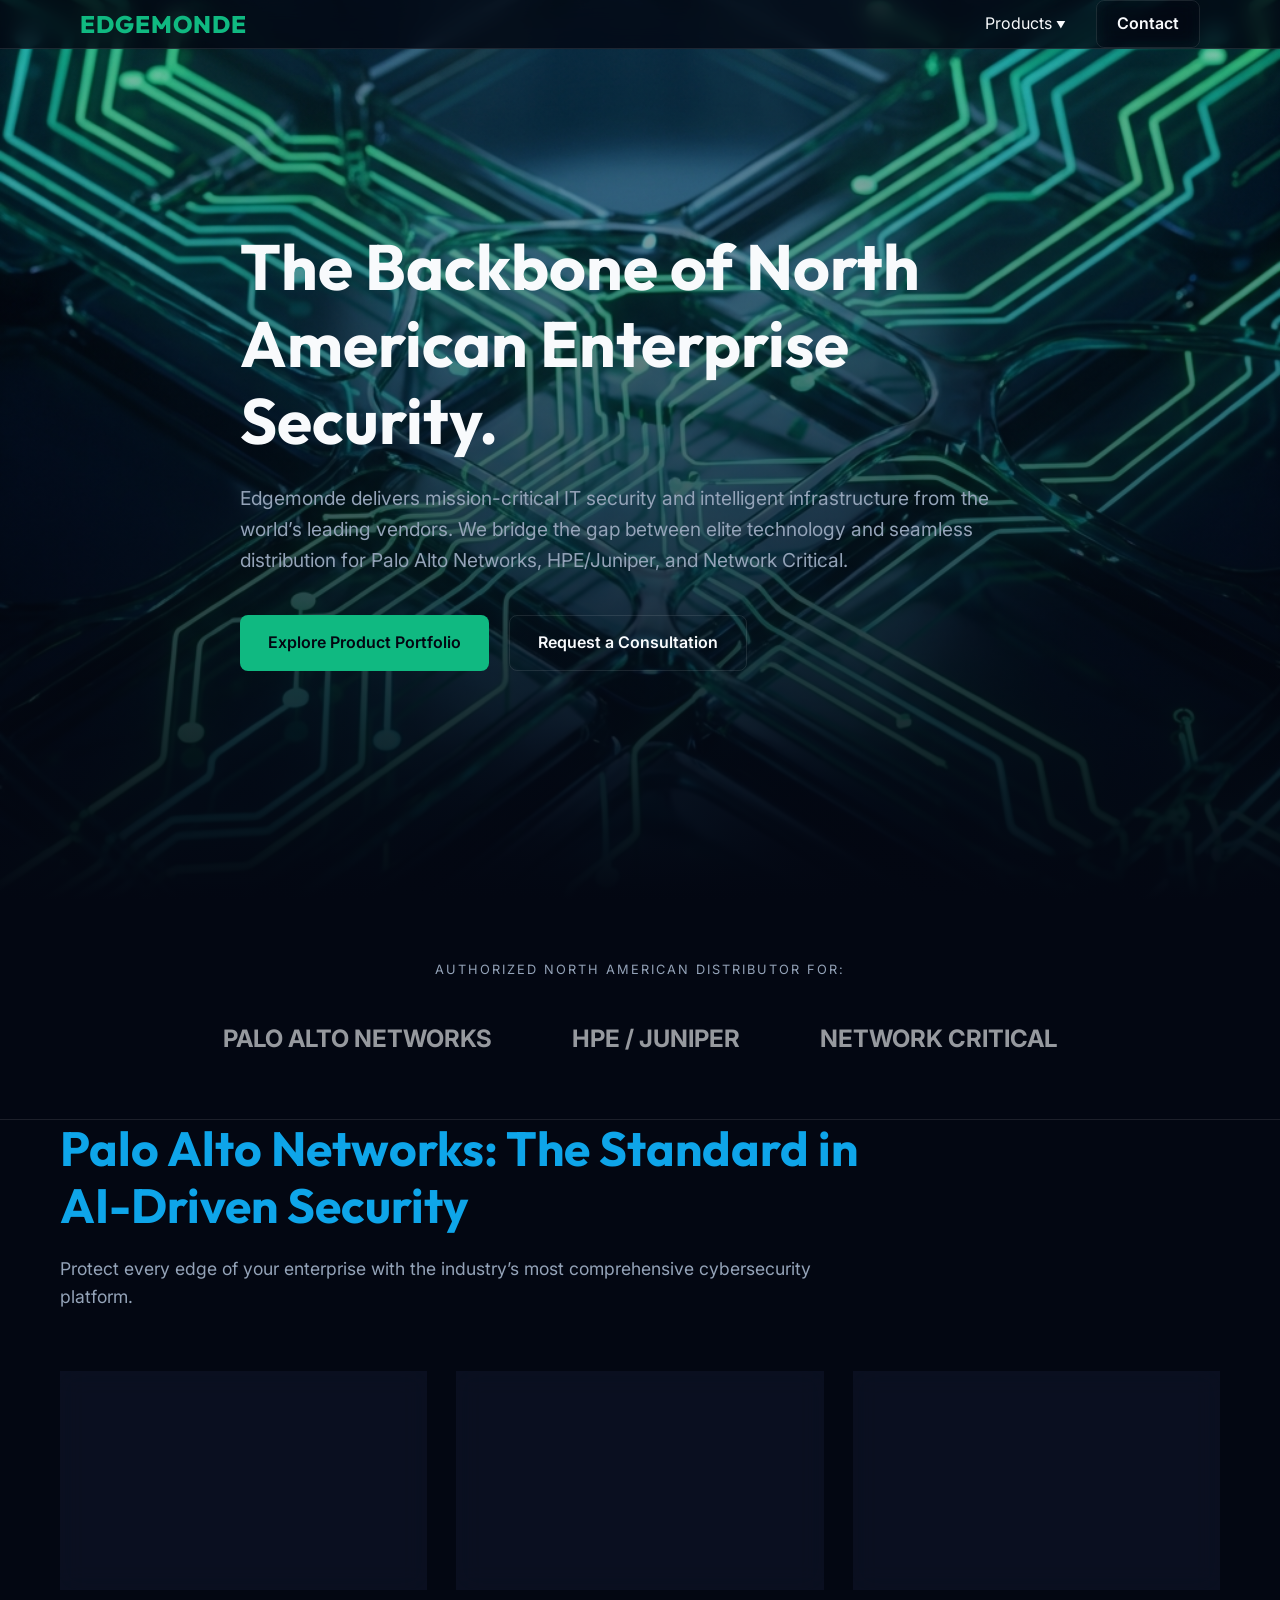
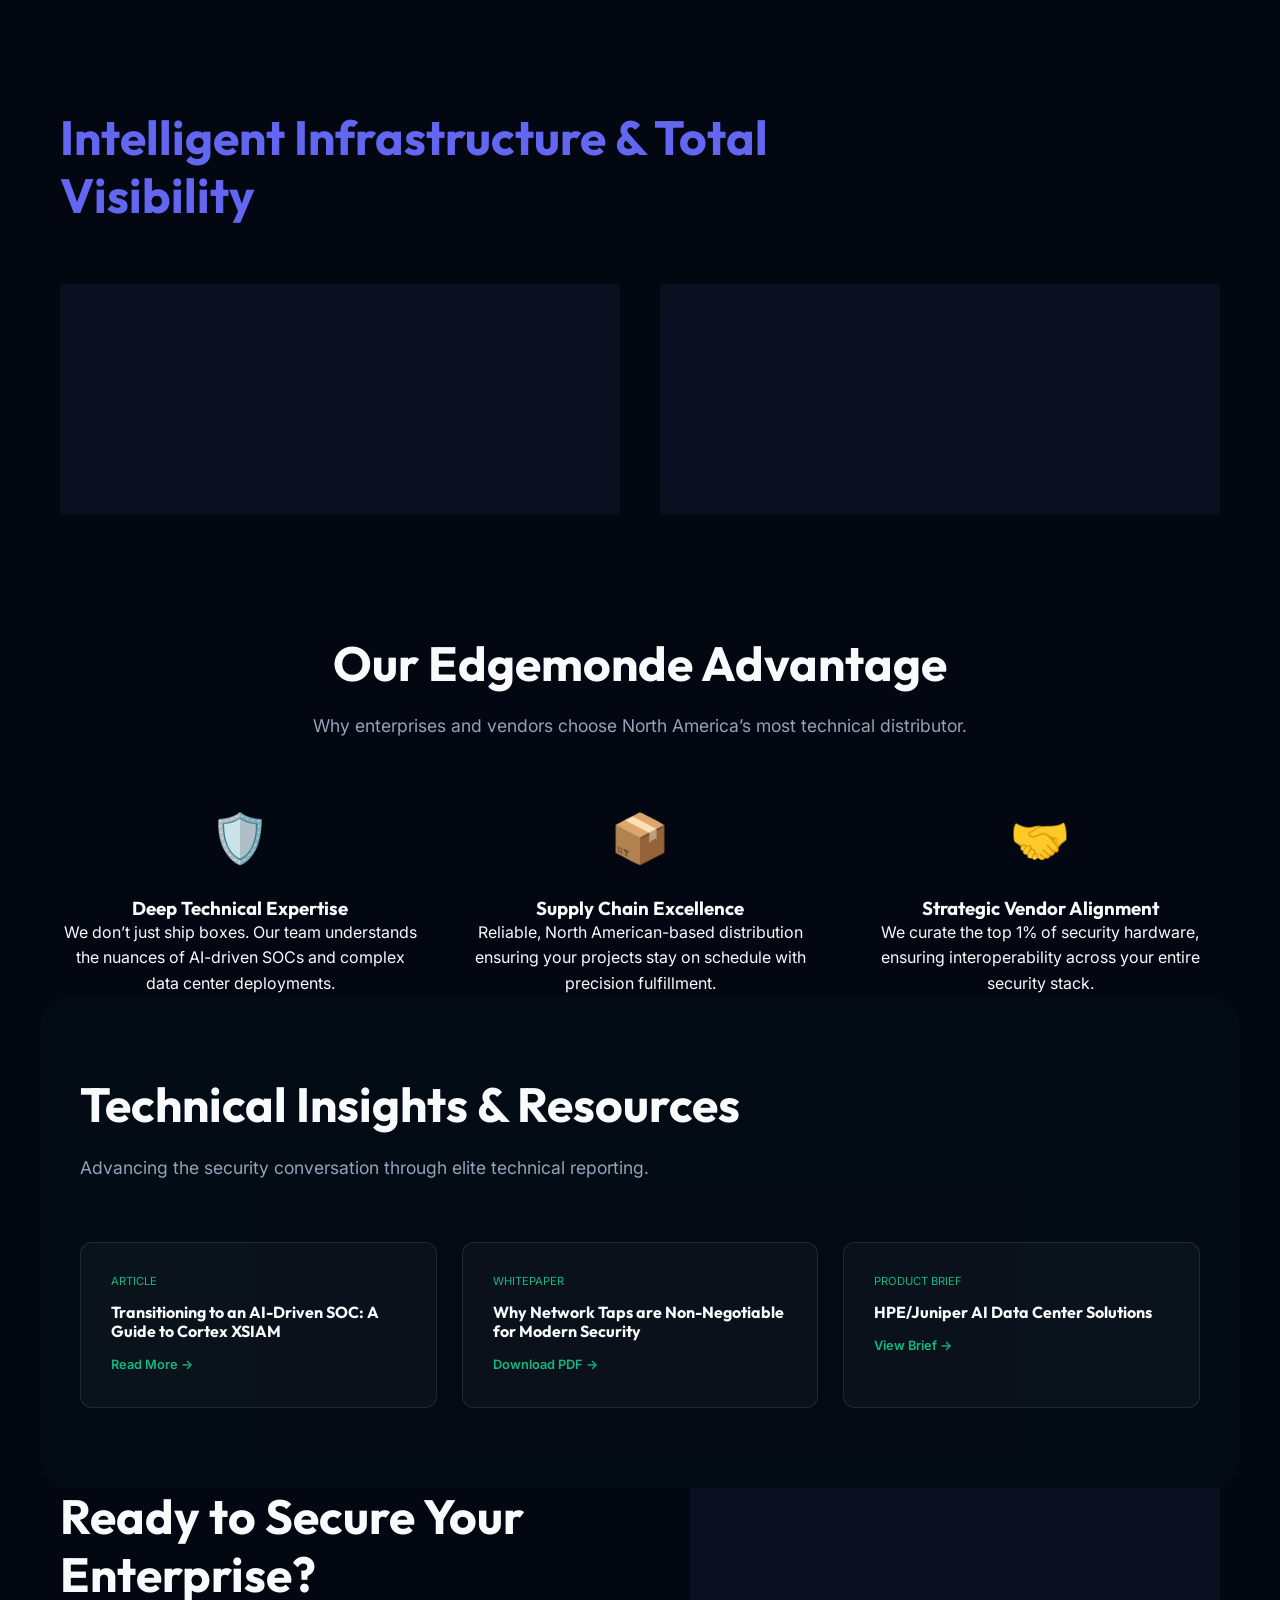
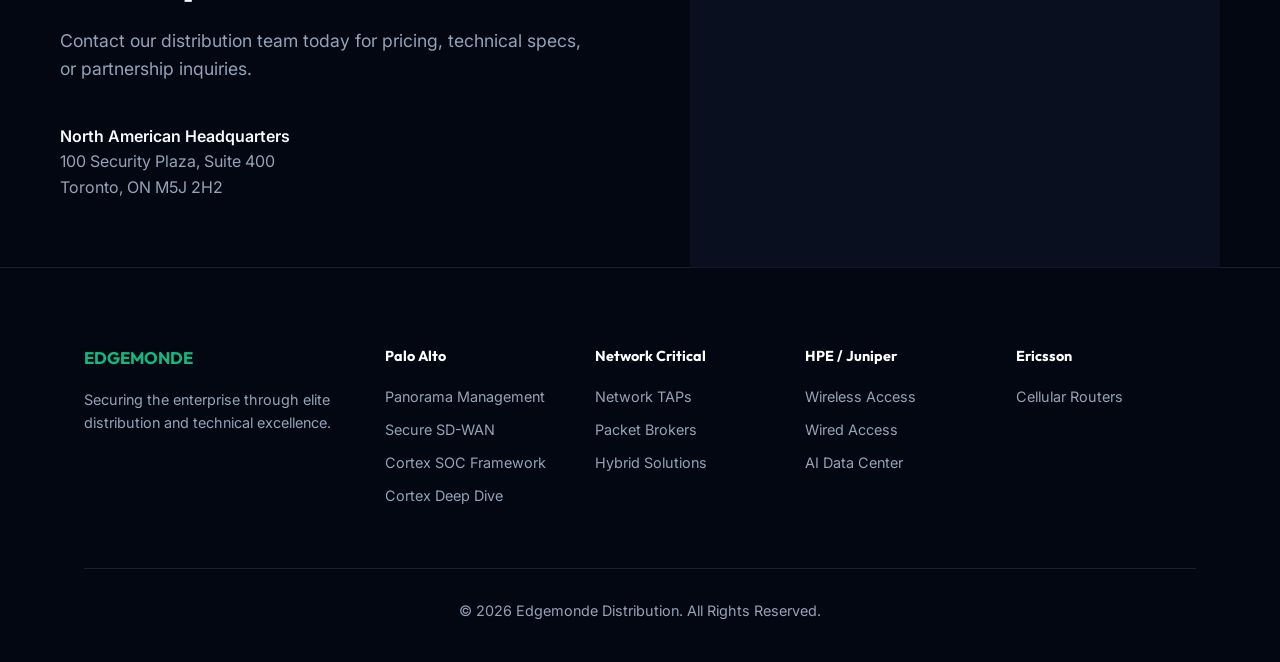
==== index.html @ 0256282d "Refactor header and footer: removed disadvantageous links and reorganized footer columns" ====
<!DOCTYPE html>
<html lang="en">

<head>
    <link rel="icon" type="image/png" href="favicon.png">
    <meta charset="UTF-8">
    <meta name="viewport" content="width=device-width, initial-scale=1.0">
    <title>Edgemonde | The Backbone of North American Enterprise Security</title>
    <meta name="description"
        content="Edgemonde delivers mission-critical IT security and intelligent infrastructure from Palo Alto Networks, HPE/Juniper, and Network Critical.">

    <meta name="referrer" content="strict-origin-when-cross-origin">

    <!-- Fonts -->
    <link rel="preconnect" href="https://fonts.googleapis.com">
    <link rel="preconnect" href="https://fonts.gstatic.com" crossorigin>
    <link href="https://fonts.googleapis.com/css2?family=Inter:wght@400;500;600&family=Outfit:wght@700;800&display=swap"
        rel="stylesheet">

    <link rel="stylesheet" href="styles.css">

    <!-- HubSpot Tracking Code -->
    <script type="text/javascript" id="hs-script-loader" async defer
        src="//js-na3.hs-scripts.com/342719804.js"></script>

    <!-- SEO Schema -->
    <script type="application/ld+json">
    {
      "@context": "https://schema.org",
      "@type": "WebPage",
      "name": "Edgemonde | North American Enterprise Security Distribution",
      "description": "Edgemonde delivers mission-critical IT security and intelligent infrastructure from Palo Alto Networks, HPE/Juniper, and Network Critical.",
      "url": "https://edgemonde.com/",
      "publisher": {
        "@type": "Organization",
        "name": "Edgemonde",
        "url": "https://edgemonde.com/",
        "logo": "https://edgemonde.com/favicon.png"
      },
      "about": [
        { "@type": "Service", "name": "Cybersecurity Distribution" },
        { "@type": "Thing", "name": "Enterprise Security", "sameAs": "https://en.wikipedia.org/wiki/Computer_security" }
      ],
      "mentions": [
        { "@type": "Organization", "name": "Palo Alto Networks", "sameAs": "https://en.wikipedia.org/wiki/Palo_Alto_Networks" },
        { "@type": "Organization", "name": "HPE Juniper", "sameAs": "https://en.wikipedia.org/wiki/Juniper_Networks" },
        { "@type": "Organization", "name": "Network Critical", "sameAs": "https://www.networkcritical.com/" }
      ]
    }
    </script>
</head>

<body>

    <!-- Header / Nav -->
    <header>
        <div class="container">
            <div class="logo"
                style="font-family: var(--font-heading); font-size: 1.5rem; letter-spacing: 1px; color: var(--color-primary); font-weight: 800;">
                EDGEMONDE</div>
            <nav>
                <ul class="nav-links">
                    <li class="has-dropdown">
                        <a href="#portfolio">Products <small
                                style="font-size: 0.6rem; vertical-align: middle;">▼</small></a>
                        <ul class="dropdown">
                            <li
                                style="padding: 10px 20px; font-size: 0.7rem; color: var(--color-primary); text-transform: uppercase; letter-spacing: 1px;">
                                Palo Alto Networks</li>
                            <li><a href="panorama.html">Panorama™ Management</a></li>
                            <li><a href="sd-wan.html">Secure SD-WAN</a></li>
                            <li><a href="cortex-framework.html">Cortex® SOC Framework</a></li>
                            <li><a href="cortex-deep-dive.html">Cortex® Deep Dive</a></li>
                            <li
                                style="padding: 10px 20px; font-size: 0.7rem; color: var(--color-primary); text-transform: uppercase; letter-spacing: 1px; border-top: 1px solid var(--color-border);">
                                Network Critical</li>
                            <li><a href="network-taps.html">Network TAPs</a></li>
                            <li><a href="packet-brokers.html">Packet Brokers</a></li>
                            <li><a href="hybrid-visibility.html">Hybrid Solutions</a></li>
                            <li
                                style="padding: 10px 20px; font-size: 0.7rem; color: var(--color-primary); text-transform: uppercase; letter-spacing: 1px; border-top: 1px solid var(--color-border);">
                                HPE / Juniper</li>
                            <li><a href="wireless-access.html">Wireless Access</a></li>
                            <li><a href="wired-access.html">Wired Access</a></li>
                            <li><a href="ai-data-center.html">AI Data Center Solutions</a></li>
                            <li
                                style="padding: 10px 20px; font-size: 0.7rem; color: var(--color-primary); text-transform: uppercase; letter-spacing: 1px; border-top: 1px solid var(--color-border);">
                                Ericsson / Cradlepoint</li>
                            <li><a href="cellular-routers.html">Cellular Routers & Remote Management</a></li>
                        </ul>
                    </li>
                    <li><a href="#contact" class="btn btn-secondary" style="padding: 10px 20px;">Contact</a></li>
                </ul>
            </nav>
        </div>
    </header>

    <!-- Hero Section -->
    <section id="hero"
        style="min-height: 100vh; display: flex; align-items: center; background: url('hero-bg.png') center/cover no-repeat; position: relative;">
        <div class="hero-overlay"
            style="position: absolute; top: 0; left: 0; width: 100%; height: 100%; background: linear-gradient(to bottom, rgba(3, 7, 18, 0.2), var(--color-bg));">
        </div>
        <div class="container" style="position: relative; z-index: 2;">
            <div class="hero-content" style="max-width: 800px;">
                <h1 style="font-size: clamp(2.5rem, 5vw, 4rem); margin-bottom: 24px;" class="animate">The Backbone of
                    North American Enterprise Security.</h1>
                <p style="font-size: 1.2rem; color: var(--color-text-dim); margin-bottom: 40px;" class="animate">
                    Edgemonde delivers mission-critical IT security and intelligent infrastructure from the world’s
                    leading vendors. We bridge the gap between elite technology and seamless distribution for Palo Alto
                    Networks, HPE/Juniper, and Network Critical.</p>
                <div class="hero-btns animate" style="display: flex; gap: 20px;">
                    <a href="#portfolio" class="btn btn-primary">Explore Product Portfolio</a>
                    <a href="#contact" class="btn btn-secondary">Request a Consultation</a>
                </div>
            </div>
        </div>
    </section>

    <!-- Partner Marquee -->
    <section id="partners" style="padding: 60px 0; border-bottom: 1px solid var(--color-border);">
        <div class="container">
            <p
                style="text-align: center; color: var(--color-text-dim); margin-bottom: 40px; text-transform: uppercase; letter-spacing: 2px; font-size: 0.8rem;">
                Authorized North American Distributor for:</p>
            <div class="marquee"
                style="display: flex; justify-content: center; align-items: center; gap: 80px; flex-wrap: wrap; opacity: 0.6;">
                <span style="font-size: 1.5rem; font-weight: 700;">PALO ALTO NETWORKS</span>
                <span style="font-size: 1.5rem; font-weight: 700;">HPE / JUNIPER</span>
                <span style="font-size: 1.5rem; font-weight: 700;">NETWORK CRITICAL</span>
            </div>
        </div>
    </section>

    <!-- Palo Alto Suite -->
    <section id="palo-alto" class="feature-block container">
        <div class="section-head animate">
            <h2 style="color: var(--color-secondary);">Palo Alto Networks: The Standard in AI-Driven Security</h2>
            <p>Protect every edge of your enterprise with the industry’s most comprehensive cybersecurity platform.</p>
        </div>
        <div class="feature-grid">
            <div class="feature-card glass animate" onclick="window.location.href='panorama.html'"
                style="cursor: pointer;">
                <h3>Network Security</h3>
                <p>Next-Gen Firewalls, SD-WAN, and Panorama for centralized management. Unified protection for every
                    user and location. <span style="color: var(--color-primary); font-weight: 600;">Learn More →</span>
                </p>
            </div>
            <div class="feature-card glass animate">
                <h3>Cortex AI-Driven SOC</h3>
                <p>Transform operations with XDR (Detection & Response), XSIAM (AI-Operations), and XOR (Automation).
                    Stop threats in milliseconds.</p>
            </div>
            <div class="feature-card glass animate" onclick="window.location.href='sd-wan.html'"
                style="cursor: pointer;">
                <h3>Cloud & Edge</h3>
                <p>Seamlessly secure the hybrid workforce with industry-leading SD-WAN performance and Prisma Access
                    SASE solutions. <span style="color: var(--color-primary); font-weight: 600;">Learn More →</span></p>
            </div>
        </div>
    </section>

    <!-- Connectivity & Infrastructure -->
    <section id="infrastructure" class="feature-block container">
        <div class="section-head animate">
            <h2 style="color: var(--color-accent);">Intelligent Infrastructure & Total Visibility</h2>
        </div>
        <div class="two-col">
            <div class="infra-card glass animate" style="border-left: 4px solid var(--color-secondary);">
                <h4
                    style="text-transform: uppercase; letter-spacing: 2px; color: var(--color-text-dim); margin-bottom: 10px;">
                    HPE / Juniper</h4>
                <h3>AI-Native Networking</h3>
                <p>Empower your campus and data center with HPE/Juniper’s AI-driven wired and wireless access. Built for
                    the modern AI data center with Mist AI integration.</p>
            </div>
            <div class="infra-card glass animate" style="border-left: 4px solid var(--color-primary);">
                <h4
                    style="text-transform: uppercase; letter-spacing: 2px; color: var(--color-text-dim); margin-bottom: 10px;">
                    Network Critical</h4>
                <h3>100% Network Visibility</h3>
                <p>Eliminate blind spots. Deploy high-performance Network Taps, Aggregation, and Packet Brokers to
                    ensure your security stack sees every packet.</p>
            </div>
        </div>
    </section>

    <!-- Edgemonde Advantage -->
    <section id="advantage" class="container">
        <div class="section-head animate" style="text-align: center; margin-left: auto; margin-right: auto;">
            <h2>Our Edgemonde Advantage</h2>
            <p>Why enterprises and vendors choose North America’s most technical distributor.</p>
        </div>
        <div class="advantage-grid">
            <div class="adv-item animate">
                <div style="font-size: 3rem; margin-bottom: 20px;">🛡️</div>
                <h3>Deep Technical Expertise</h3>
                <p>We don’t just ship boxes. Our team understands the nuances of AI-driven SOCs and complex data center
                    deployments.</p>
            </div>
            <div class="adv-item animate">
                <div style="font-size: 3rem; margin-bottom: 20px;">📦</div>
                <h3>Supply Chain Excellence</h3>
                <p>Reliable, North American-based distribution ensuring your projects stay on schedule with precision
                    fulfillment.</p>
            </div>
            <div class="adv-item animate">
                <div style="font-size: 3rem; margin-bottom: 20px;">🤝</div>
                <h3>Strategic Vendor Alignment</h3>
                <p>We curate the top 1% of security hardware, ensuring interoperability across your entire security
                    stack.</p>
            </div>
        </div>
    </section>

    <!-- Knowledge Base -->
    <section id="resources" class="container"
        style="background: rgba(16, 185, 129, 0.02); border-radius: 30px; padding: 80px 40px;">
        <div class="section-head animate">
            <h2>Technical Insights & Resources</h2>
            <p>Advancing the security conversation through elite technical reporting.</p>
        </div>
        <div class="resource-grid">
            <div class="resource-card animate">
                <span class="resource-tag">Article</span>
                <h4 style="margin-bottom: 10px;">Transitioning to an AI-Driven SOC: A Guide to Cortex XSIAM</h4>
                <a href="#" style="color: var(--color-primary); font-size: 0.8rem; font-weight: 600;">Read More →</a>
            </div>
            <div class="resource-card animate">
                <span class="resource-tag">Whitepaper</span>
                <h4 style="margin-bottom: 10px;">Why Network Taps are Non-Negotiable for Modern Security</h4>
                <a href="#" style="color: var(--color-primary); font-size: 0.8rem; font-weight: 600;">Download PDF →</a>
            </div>
            <div class="resource-card animate">
                <span class="resource-tag">Product Brief</span>
                <h4 style="margin-bottom: 10px;">HPE/Juniper AI Data Center Solutions</h4>
                <a href="#" style="color: var(--color-primary); font-size: 0.8rem; font-weight: 600;">View Brief →</a>
            </div>
        </div>
    </section>

    <!-- Final CTA & Contact -->
    <section id="contact" class="container">
        <div class="contact-container">
            <div class="animate">
                <h2 style="font-size: 3rem; margin-bottom: 24px;">Ready to Secure Your Enterprise?</h2>
                <p style="font-size: 1.1rem; color: var(--color-text-dim); margin-bottom: 40px;">Contact our
                    distribution team today for pricing, technical specs, or partnership inquiries.</p>

                <div style="margin-top: 40px;">
                    <p style="color: var(--color-text-main); font-weight: 600;">North American Headquarters</p>
                    <p style="color: var(--color-text-dim);">100 Security Plaza, Suite 400<br>Toronto, ON M5J 2H2</p>
                </div>
            </div>

            <form id="contact-form" class="glass animate" style="padding: 40px;">
                <div class="form-group">
                    <input type="text" id="firstname" name="firstname" placeholder="First Name" required>
                </div>
                <div class="form-group">
                    <input type="text" id="lastname" name="lastname" placeholder="Last Name" required>
                </div>
                <div class="form-group">
                    <input type="email" id="email" name="email" placeholder="Email Address" required>
                </div>
                <div class="form-group">
                    <select id="interest" name="interest" required>
                        <option value="" disabled selected>Primary Interest</option>
                        <option value="palo-alto">Palo Alto Networks</option>
                        <option value="hpe-juniper">HPE / Juniper</option>
                        <option value="network-critical">Network Critical</option>
                    </select>
                </div>
                <button type="submit" class="btn btn-primary" style="width: 100%;">Send Inquiry</button>
            </form>
            <div id="form-success" class="glass animate" style="display: none; padding: 60px 40px; text-align: center;">
                <div style="font-size: 3rem; margin-bottom: 20px;">✅</div>
                <h3 style="font-size: 1.5rem; margin-bottom: 20px; color: var(--color-primary);">Inquiry Received</h3>
                <p style="color: var(--color-text-dim);">Thank you for contacting Edgemonde. Our team will review your
                    request and get back to you shortly.</p>
            </div>
        </div>
    </section>

    <footer>
        <div class="container">
            <div class="footer-grid">
                <div>
                    <h3 style="color: var(--color-primary); margin-bottom: 20px;">EDGEMONDE</h3>
                    <p>Securing the enterprise through elite distribution and technical excellence.</p>
                </div>
                <div>
                    <h4 style="color: white; margin-bottom: 20px;">Palo Alto</h4>
                    <ul style="display: grid; gap: 10px;">
                        <li><a href="panorama.html">Panorama Management</a></li>
                        <li><a href="sd-wan.html">Secure SD-WAN</a></li>
                        <li><a href="cortex-framework.html">Cortex SOC Framework</a></li>
                        <li><a href="cortex-deep-dive.html">Cortex Deep Dive</a></li>
                    </ul>
                </div>
                <div>
                    <h4 style="color: white; margin-bottom: 20px;">Network Critical</h4>
                    <ul style="display: grid; gap: 10px;">
                        <li><a href="network-taps.html">Network TAPs</a></li>
                        <li><a href="packet-brokers.html">Packet Brokers</a></li>
                        <li><a href="hybrid-visibility.html">Hybrid Solutions</a></li>
                    </ul>
                </div>
                <div>
                    <h4 style="color: white; margin-bottom: 20px;">HPE / Juniper</h4>
                    <ul style="display: grid; gap: 10px;">
                        <li><a href="wireless-access.html">Wireless Access</a></li>
                        <li><a href="wired-access.html">Wired Access</a></li>
                        <li><a href="ai-data-center.html">AI Data Center</a></li>
                    </ul>
                </div>
                <div>
                    <h4 style="color: white; margin-bottom: 20px;">Ericsson</h4>
                    <ul style="display: grid; gap: 10px;">
                        <li><a href="cellular-routers.html">Cellular Routers</a></li>
                    </ul>
                </div>
            </div><p style="border-top: 1px solid var(--color-border); padding-top: 30px; text-align: center;">&copy; 2026
                Edgemonde Distribution. All Rights Reserved.</p>
        </div>
    </footer>

    <!-- Video Modal -->
    <div class="modal-overlay">
        <div class="modal-content">
            <button class="modal-close">&times;</button>
            <iframe src=""
                allow="accelerometer; autoplay; clipboard-write; encrypted-media; gyroscope; picture-in-picture; web-share"
                referrerpolicy="strict-origin-when-cross-origin" allowfullscreen></iframe>
        </div>
    </div>

    <script src="main.js"></script>
</body>

</html>
---- styles.css ----
:root {
    /* Color Palette - Premium Cyber Security Aesthetic */
    --color-bg: #030712;
    --color-surface: #0f172a;
    --color-primary: #10b981;
    /* Cyber Green */
    --color-primary-glow: rgba(16, 185, 129, 0.3);
    --color-secondary: #0ea5e9;
    /* Electric Blue */
    --color-accent: #6366f1;
    /* Indigo */
    --color-brand-orange: #f97316;
    /* Edgemond Orange for Proof Points */
    --color-text-main: #f8fafc;
    --color-text-dim: #94a3b8;
    --color-border: rgba(255, 255, 255, 0.1);

    /* Typography */
    --font-main: 'Inter', system-ui, -apple-system, sans-serif;
    --font-heading: 'Outfit', sans-serif;

    /* Spacing */
    --section-padding: 100px 5%;
    --container-max-width: 1200px;

    /* Technical / Cortex Accents */
    --color-cortex-line: rgba(16, 185, 129, 0.4);
    --font-mono: 'JetBrains Mono', 'Fira Code', monospace;
}

* {
    margin: 0;
    padding: 0;
    box-sizing: border-box;
}

body {
    background-color: var(--color-bg);
    color: var(--color-text-main);
    font-family: var(--font-main);
    line-height: 1.6;
    overflow-x: hidden;
}

h1,
h2,
h3,
h4 {
    font-family: var(--font-heading);
    font-weight: 700;
    line-height: 1.2;
}

a {
    text-decoration: none;
    color: inherit;
    transition: all 0.3s ease;
}

ul {
    list-style: none;
}

.container {
    max-width: var(--container-max-width);
    margin: 0 auto;
    padding: 0 20px;
}

.btn {
    display: inline-flex;
    align-items: center;
    gap: 12px;
    justify-content: center;
    padding: 14px 28px;
    border-radius: 8px;
    font-weight: 600;
    cursor: pointer;
    transition: transform 0.2s ease, box-shadow 0.2s ease, background 0.2s ease;
}

.play-icon {
    display: inline-flex;
    align-items: center;
    justify-content: center;
    width: 24px;
    height: 24px;
    background: #ef4444;
    border-radius: 50%;
    position: relative;
    flex-shrink: 0;
}

.play-icon::after {
    content: '';
    width: 0;
    height: 0;
    border-style: solid;
    border-width: 5px 0 5px 8px;
    border-color: transparent transparent transparent white;
    margin-left: 2px;
}

.btn-primary {
    background: var(--color-primary);
    color: var(--color-bg);
}

.btn-primary:hover {
    transform: translateY(-2px);
    box-shadow: 0 0 20px var(--color-primary-glow);
}

.btn-secondary {
    background: transparent;
    border: 1px solid var(--color-border);
    color: var(--color-text-main);
    backdrop-filter: blur(10px);
}

.btn-secondary:hover {
    background: rgba(255, 255, 255, 0.05);
    border-color: var(--color-primary);
}

/* Advantage Section */
.advantage-grid {
    display: grid;
    grid-template-columns: repeat(auto-fit, minmax(250px, 1fr));
    gap: 40px;
    text-align: center;
}

.adv-item i {
    font-size: 2.5rem;
    color: var(--color-primary);
    margin-bottom: 20px;
    display: block;
}

/* Resources */
.resource-grid {
    display: grid;
    grid-template-columns: repeat(auto-fit, minmax(280px, 1fr));
    gap: 25px;
}

.resource-card {
    padding: 30px;
    border-radius: 12px;
    background: rgba(255, 255, 255, 0.03);
    border: 1px solid var(--color-border);
    transition: background 0.3s ease;
}

.resource-card:hover {
    background: rgba(255, 255, 255, 0.07);
}

.resource-tag {
    font-size: 0.7rem;
    text-transform: uppercase;
    color: var(--color-primary);
    margin-bottom: 12px;
    display: block;
}

/* Contact Form */
.contact-container {
    display: grid;
    grid-template-columns: 1fr 1fr;
    gap: 100px;
}

@media (max-width: 900px) {
    .contact-container {
        grid-template-columns: 1fr;
        gap: 50px;
    }
}

.form-group {
    margin-bottom: 20px;
}

input,
select,
textarea {
    width: 100%;
    padding: 12px;
    background: #1a1f2e;
    border: 1px solid var(--color-border);
    border-radius: 6px;
    color: white;
    font-family: inherit;
}

input:focus,
select:focus {
    outline: none;
    border-color: var(--color-primary);
}

/* Footer */
footer {
    padding: 80px 5% 40px;
    border-top: 1px solid var(--color-border);
    font-size: 0.9rem;
    color: var(--color-text-dim);
}

.footer-grid {
    display: grid;
    grid-template-columns: 1.5fr 1fr 1fr 1fr 1fr;
    gap: 30px;
    margin-bottom: 60px;
}

@media (max-width: 768px) {
    .footer-grid {
        grid-template-columns: 1fr 1fr;
    }
}

/* Sections */
section {
    padding: var(--section-padding);
}

/* Glassmorphism utility */
.glass {
    background: rgba(15, 23, 42, 0.6);
    backdrop-filter: blur(12px);
    border: 1px solid var(--color-border);
    border-radius: 16px;
}

/* Header / Nav Styling */
header {
    height: var(--header-height);
    background: rgba(3, 7, 18, 0.8);
    backdrop-filter: blur(10px);
    border-bottom: 1px solid var(--color-border);
    position: fixed;
    top: 0;
    left: 0;
    width: 100%;
    z-index: 1000;
    transition: transform 0.3s ease;
}

header.header-hidden {
    transform: translateY(-100%);
}

header .container {
    height: 100%;
    display: flex;
    justify-content: space-between;
    align-items: center;
    padding: 0 40px;
}

.nav-links {
    display: flex;
    align-items: center;
    gap: 30px;
}

.nav-links li {
    position: relative;
}

/* Dropdown styling */
.has-dropdown:hover .dropdown {
    opacity: 1;
    visibility: visible;
    transform: translateY(0);
}

.dropdown {
    position: absolute;
    top: 100%;
    left: 0;
    width: 280px;
    background: var(--color-surface);
    border: 1px solid var(--color-border);
    border-radius: 8px;
    padding: 10px 0;
    opacity: 0;
    visibility: hidden;
    transform: translateY(10px);
    transition: all 0.3s ease;
    box-shadow: 0 10px 30px rgba(0, 0, 0, 0.5);
}

.dropdown li a {
    padding: 10px 20px 10px 30px;
    display: block;
    font-size: 0.9rem;
}

.dropdown li a:hover {
    background: rgba(255, 255, 255, 0.05);
    color: var(--color-primary);
}

/* Global Product Hero Pattern */
.product-hero {
    padding-top: 200px;
    padding-bottom: 100px;
    background: radial-gradient(circle at top right, rgba(14, 165, 233, 0.1), transparent),
        radial-gradient(circle at bottom left, rgba(16, 185, 129, 0.1), transparent);
}

/* Insight Box Pattern */
.insight-box {
    background: rgba(16, 185, 129, 0.05);
    border-left: 4px solid var(--color-primary);
    padding: 30px;
    border-radius: 0 12px 12px 0;
    margin: 40px 0;
}

/* Use Case Item Pattern */
.use-case-item {
    padding: 25px;
    background: var(--color-surface);
    border: 1px solid var(--color-border);
    border-radius: 12px;
    display: flex;
    gap: 20px;
    align-items: flex-start;
}

/* Feature Blocks */
.feature-block {
    margin-bottom: 120px;
}

.section-head {
    margin-bottom: 60px;
    max-width: 800px;
}

.section-head h2 {
    font-size: clamp(2rem, 4vw, 3rem);
    margin-bottom: 20px;
}

.section-head p {
    font-size: 1.1rem;
    color: var(--color-text-dim);
}

.feature-grid {
    display: grid;
    grid-template-columns: repeat(auto-fit, minmax(300px, 1fr));
    gap: 30px;
}

.feature-card {
    padding: 40px;
    transition: transform 0.3s ease, border-color 0.3s ease;
}

.feature-card:hover {
    transform: translateY(-10px);
    border-color: var(--color-primary);
}

.feature-card h3 {
    margin-bottom: 16px;
    color: var(--color-primary);
}

.feature-card p {
    font-size: 0.95rem;
    color: var(--color-text-dim);
}

/* Two Column Layout */
.two-col {
    display: grid;
    grid-template-columns: 1fr 1fr;
    gap: 40px;
}

@media (max-width: 768px) {
    .two-col {
        grid-template-columns: 1fr;
    }
}

.infra-card {
    padding: 50px;
    height: 100%;
}

@keyframes fadeInUp {
    from {
        opacity: 0;
        transform: translateY(30px);
    }

    to {
        opacity: 1;
        transform: translateY(0);
    }
}

.animate {
    opacity: 0;
}

.reveal {
    animation: fadeInUp 0.8s forwards ease-out;
}

/* Modal Styles */
.modal-overlay {
    position: fixed;
    top: 0;
    left: 0;
    width: 100%;
    height: 100%;
    background: rgba(3, 7, 18, 0.95);
    backdrop-filter: blur(10px);
    z-index: 2000;
    display: flex;
    align-items: center;
    justify-content: center;
    opacity: 0;
    visibility: hidden;
    transition: all 0.3s ease;
}

.modal-overlay.active {
    opacity: 1;
    visibility: visible;
}

.modal-content {
    position: relative;
    width: 90%;
    max-width: 1000px;
    aspect-ratio: 16/9;
    background: var(--color-surface);
    border: 1px solid var(--color-border);
    border-radius: 12px;
    overflow: hidden;
    transform: scale(0.9);
    transition: transform 0.3s ease;
}

.modal-overlay.active .modal-content {
    transform: scale(1);
}

.modal-close {
    position: absolute;
    top: -50px;
    right: 0;
    font-size: 2rem;
    color: white;
    cursor: pointer;
    background: none;
    border: none;
    padding: 10px;
}

.modal-content iframe {
    width: 100%;
    height: 100%;
    border: none;
}

/* Utility */
.mt-40 {
    margin-top: 40px;
}

/* Cortex "Command Center" Styling */
.bg-grid {
    background-image:
        linear-gradient(var(--color-border) 1px, transparent 1px),
        linear-gradient(90deg, var(--color-border) 1px, transparent 1px);
    background-size: 40px 40px;
}

.hero-technical {
    background: radial-gradient(circle at top right, rgba(16, 185, 129, 0.15), transparent),
        radial-gradient(circle at bottom left, rgba(14, 165, 233, 0.1), transparent),
        var(--color-bg);
}

.mono-tag {
    font-family: var(--font-mono);
    font-size: 0.85rem;
    color: var(--color-secondary);
    letter-spacing: 1px;
    text-transform: uppercase;
    display: inline-block;
    padding: 4px 12px;
    border: 1px solid var(--color-border);
    border-radius: 4px;
    background: rgba(14, 165, 233, 0.05);
}

.technical-stat {
    font-family: var(--font-mono);
    color: var(--color-primary);
}

.stitching-container {
    position: relative;
    padding: 20px;
    border: 1px solid var(--color-border);
    border-radius: 20px;
    background: rgba(255, 255, 255, 0.02);
}

.high-fidelity {
    border: 1px solid var(--color-border);
    box-shadow: 0 0 30px rgba(16, 185, 129, 0.05);
}

.operational-gap-card {
    background: rgba(239, 68, 68, 0.02);
    border: 1px solid rgba(239, 68, 68, 0.1);
    padding: 30px;
    border-radius: 12px;
}

.pillar-grid {
    display: grid;
    grid-template-columns: repeat(auto-fit, minmax(300px, 1fr));
    gap: 30px;
    margin-top: 60px;
}

/* Tab Selector Styling for Deep Dive */
.challenge-selector {
    display: flex;
    gap: 15px;
    margin-bottom: 50px;
    flex-wrap: wrap;
    justify-content: center;
}

.challenge-tab {
    padding: 15px 25px;
    border: 1px solid var(--color-border);
    border-radius: 8px;
    background: rgba(255, 255, 255, 0.05);
    /* Match table header opacity */
    cursor: pointer;
    transition: all 0.3s ease;
    display: flex;
    align-items: center;
    gap: 15px;
}

.challenge-tab:hover {
    border-color: var(--color-primary);
    background: rgba(16, 185, 129, 0.05);
}

.challenge-tab.active {
    background: var(--color-primary);
    color: var(--color-bg);
    border-color: var(--color-primary);
}

.challenge-tab.active .technical-stat,
.challenge-tab.active small {
    color: var(--color-bg);
}

.product-focus-card {
    transition: transform 0.5s cubic-bezier(0.4, 0, 0.2, 1), opacity 0.5s ease;
}

.product-focus-card.dimmed {
    opacity: 0.15;
    /* Removed filter: blur(2px) to prevent blurry text */
    transform: scale(0.98);
}

.detail-specs {
    margin-top: 30px;
    padding-top: 30px;
    border-top: 1px dashed var(--color-border);
}

/* Comparison Table */
.comparison-table-wrapper {
    overflow-x: auto;
    margin-bottom: 80px;
}

.comparison-table {
    width: 100%;
    border-collapse: collapse;
    background: rgba(15, 23, 42, 0.4);
    border: 1px solid var(--color-border);
    border-radius: 12px;
}

.comparison-table th,
.comparison-table td {
    padding: 20px;
    text-align: left;
    border-bottom: 1px solid var(--color-border);
}

.comparison-table th {
    background: rgba(255, 255, 255, 0.05);
    color: var(--color-primary);
    text-transform: uppercase;
    font-size: 0.8rem;
    letter-spacing: 1px;
}

/* Proof Point Call-outs */
.proof-point {
    padding: 20px;
    border-left: 4px solid var(--color-brand-orange);
    background: rgba(249, 115, 22, 0.05);
    border-radius: 0 8px 8px 0;
    margin: 20px 0;
}

.proof-point-stat {
    font-family: var(--font-heading);
    font-size: 1.5rem;
    font-weight: 800;
    color: var(--color-brand-orange);
    display: block;
    margin-bottom: 5px;
}

.proof-point-label {
    font-family: var(--font-mono);
    font-size: 0.8rem;
    color: var(--color-text-dim);
    text-transform: uppercase;
}

.benefit-list {
    display: grid;
    gap: 15px;
    margin-top: 20px;
}

.benefit-item {
    display: flex;
    gap: 12px;
    align-items: flex-start;
}

.benefit-item::before {
    content: '→';
    color: var(--color-primary);
    font-weight: bold;
}

/* Rounded Arrow Utility */
.selection-arrow {
    font-size: 2rem;
    color: var(--color-primary);
    margin: 20px 0;
    display: inline-block;
    animation: bounce 2s infinite;
}

@keyframes bounce {

    0%,
    20%,
    50%,
    80%,
    100% {
        transform: translateY(0);
    }

    40% {
        transform: translateY(-10px);
    }

    60% {
        transform: translateY(-5px);
    }
}
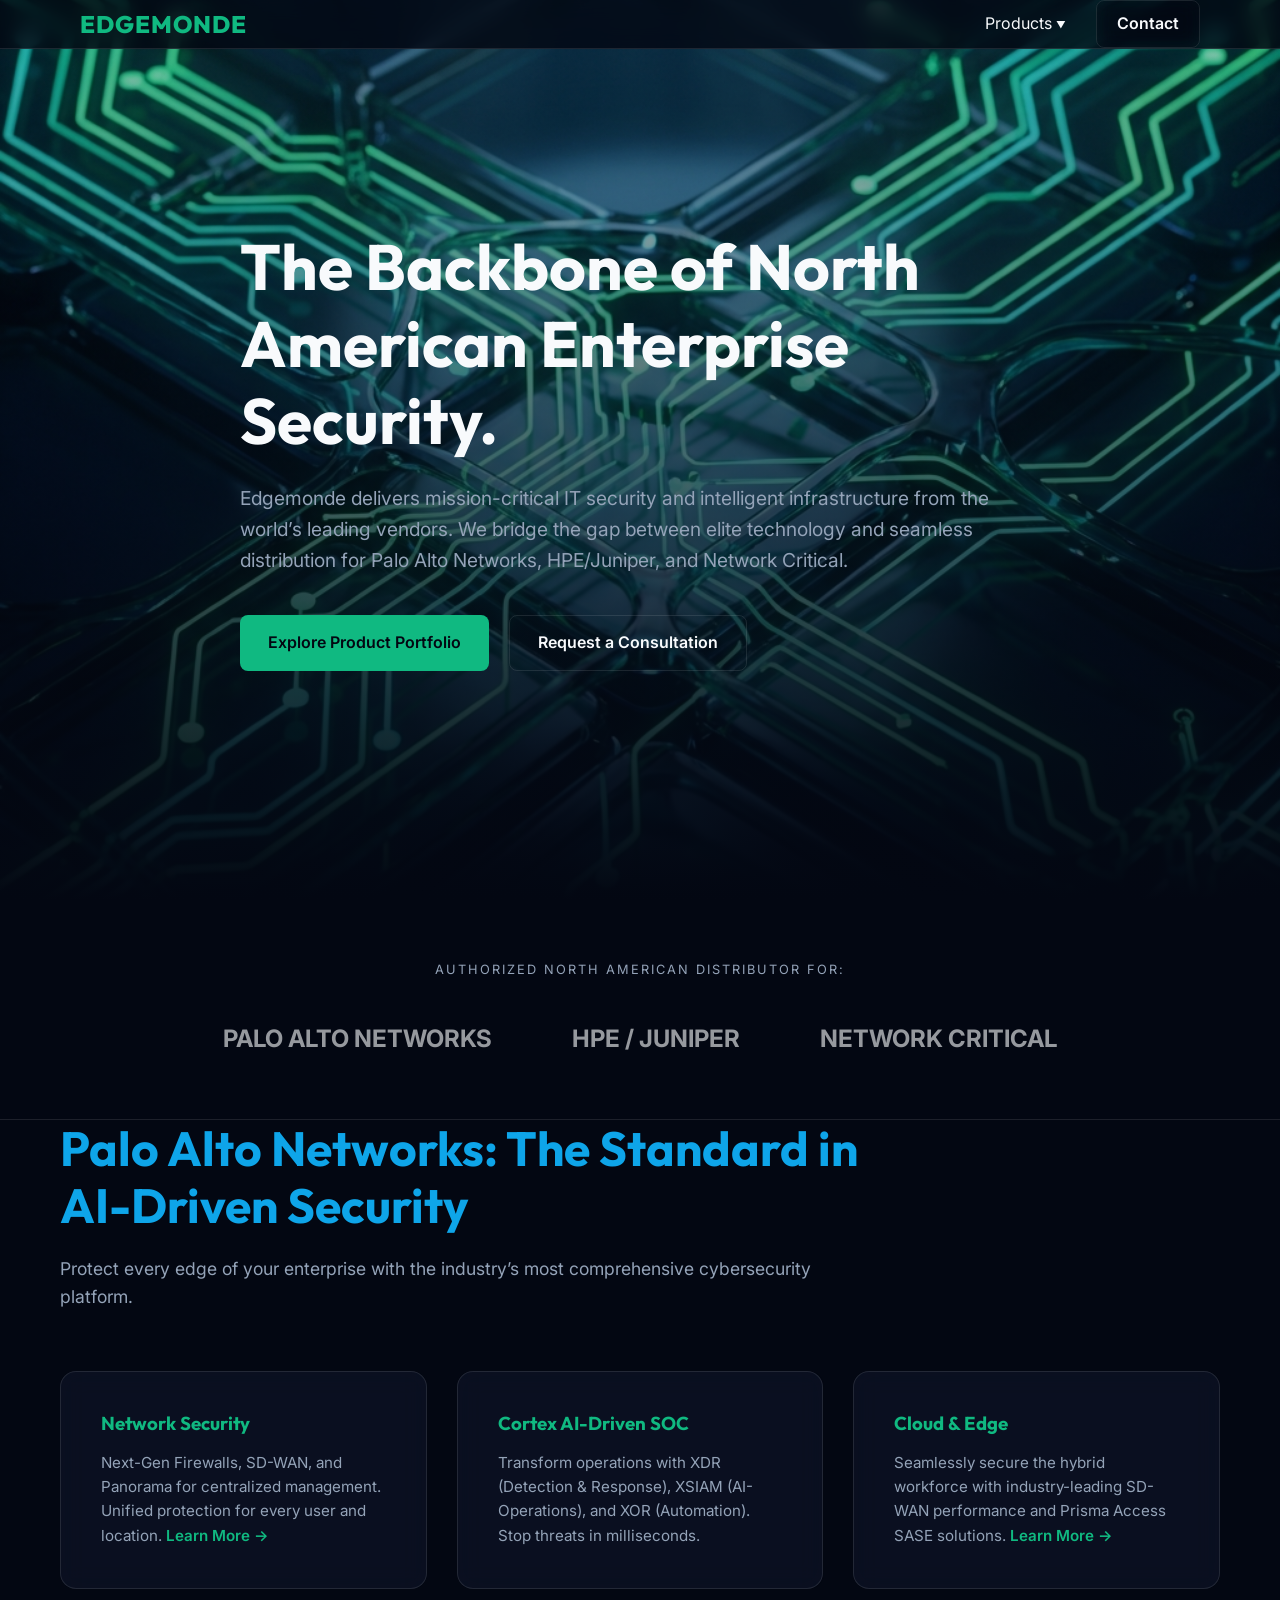
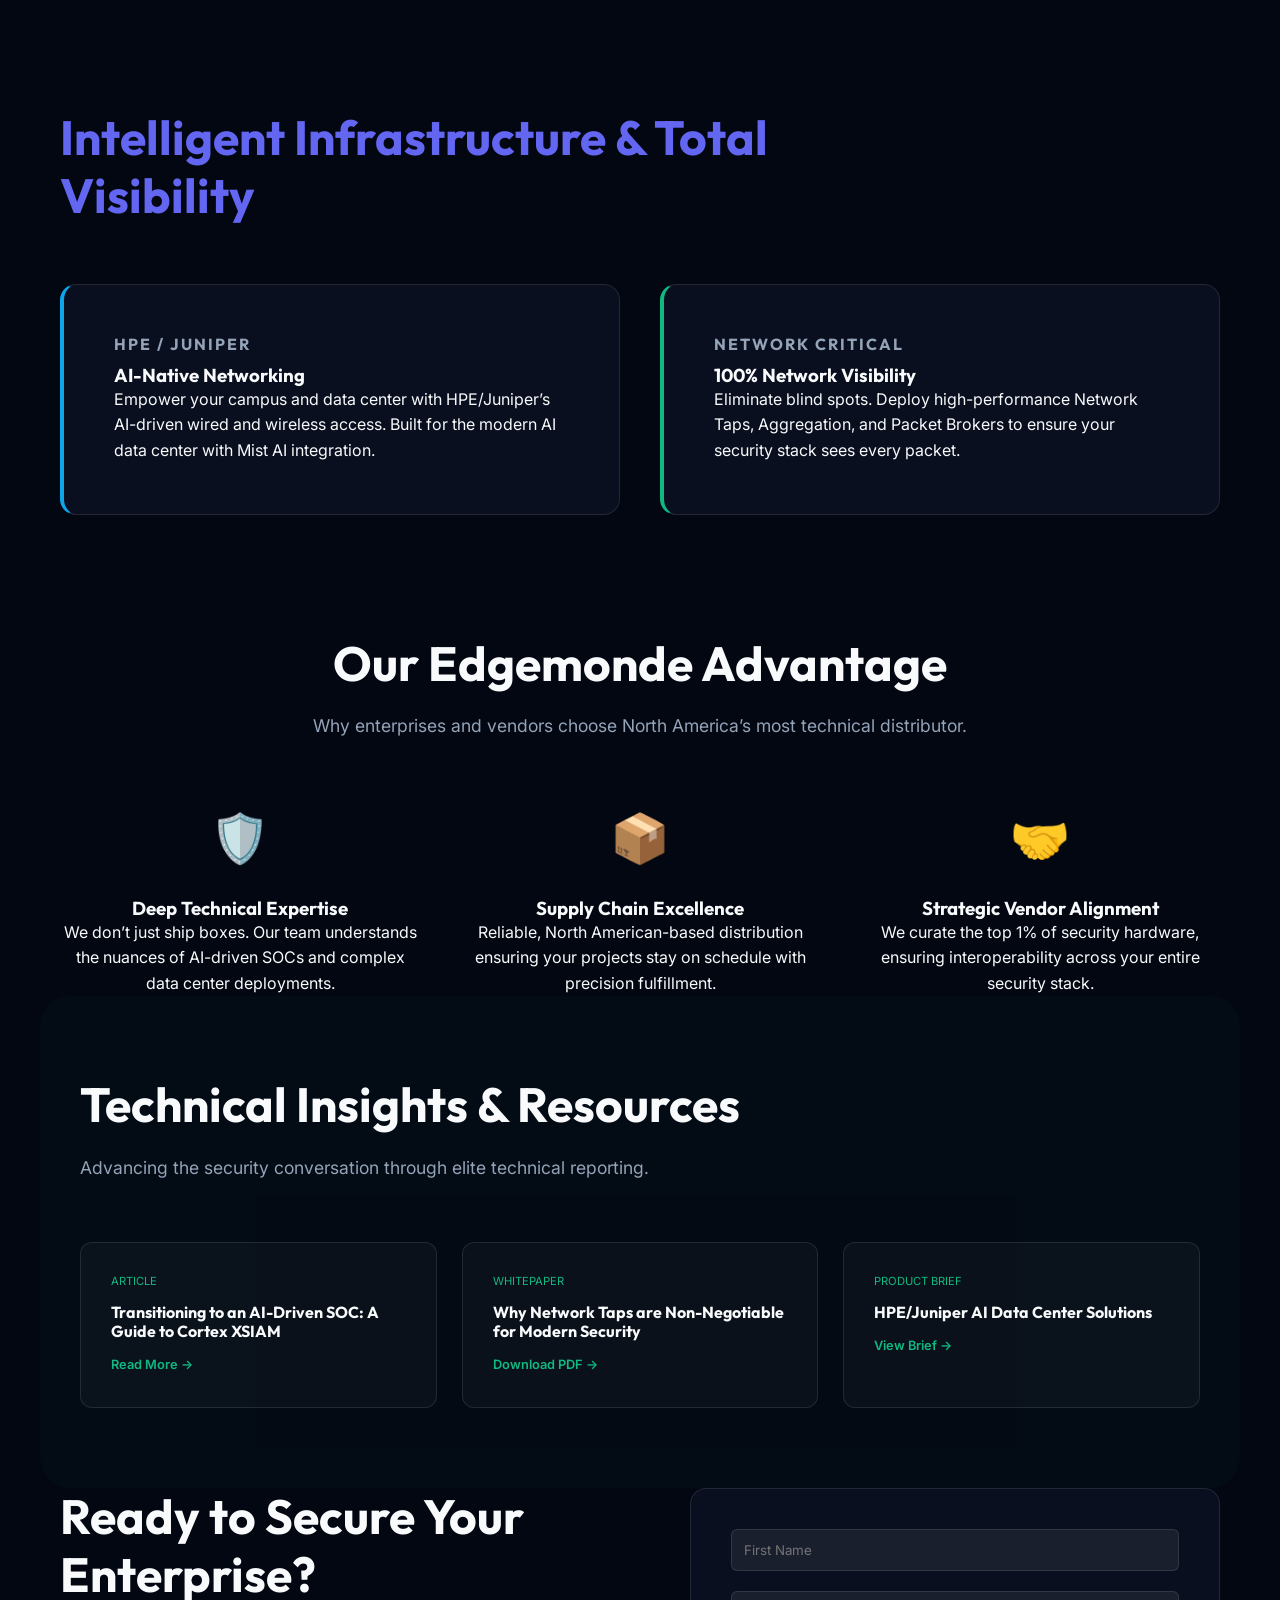
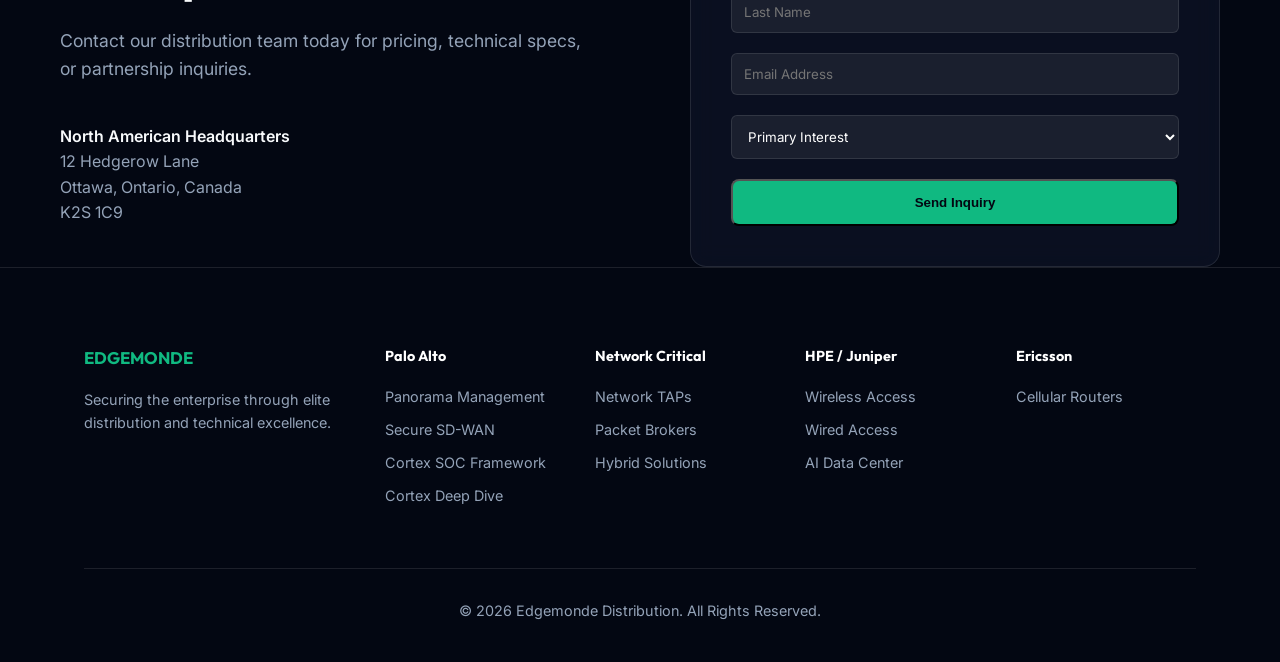
==== commit 46dd3cec: "Update headquarters address to Ottawa" ====
--- a/index.html
+++ b/index.html
@@ -249,7 +249,7 @@
 
                 <div style="margin-top: 40px;">
                     <p style="color: var(--color-text-main); font-weight: 600;">North American Headquarters</p>
-                    <p style="color: var(--color-text-dim);">100 Security Plaza, Suite 400<br>Toronto, ON M5J 2H2</p>
+                    <p style="color: var(--color-text-dim);">12 Hedgerow Lane<br>Ottawa, Ontario, Canada<br>K2S 1C9</p>
                 </div>
             </div>
 
@@ -320,7 +320,8 @@
                         <li><a href="cellular-routers.html">Cellular Routers</a></li>
                     </ul>
                 </div>
-            </div><p style="border-top: 1px solid var(--color-border); padding-top: 30px; text-align: center;">&copy; 2026
+            </div>
+            <p style="border-top: 1px solid var(--color-border); padding-top: 30px; text-align: center;">&copy; 2026
                 Edgemonde Distribution. All Rights Reserved.</p>
         </div>
     </footer>
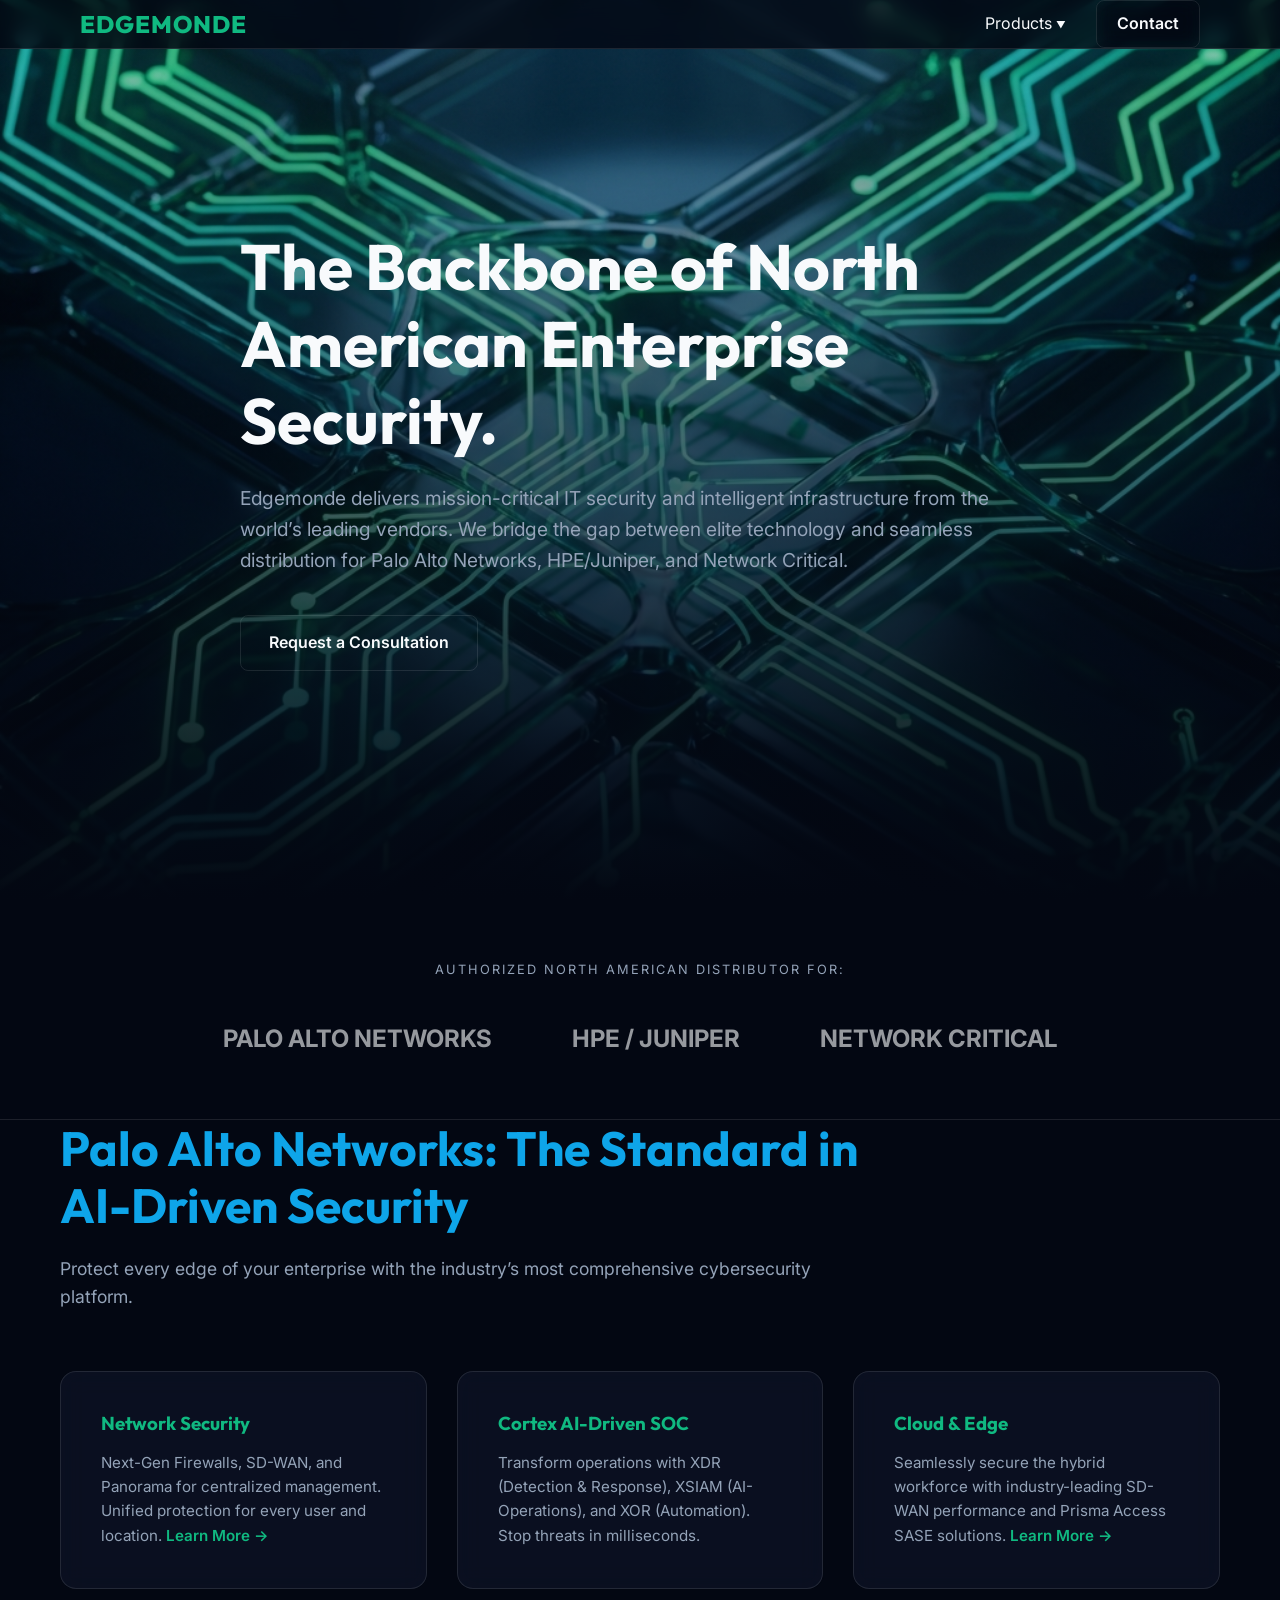
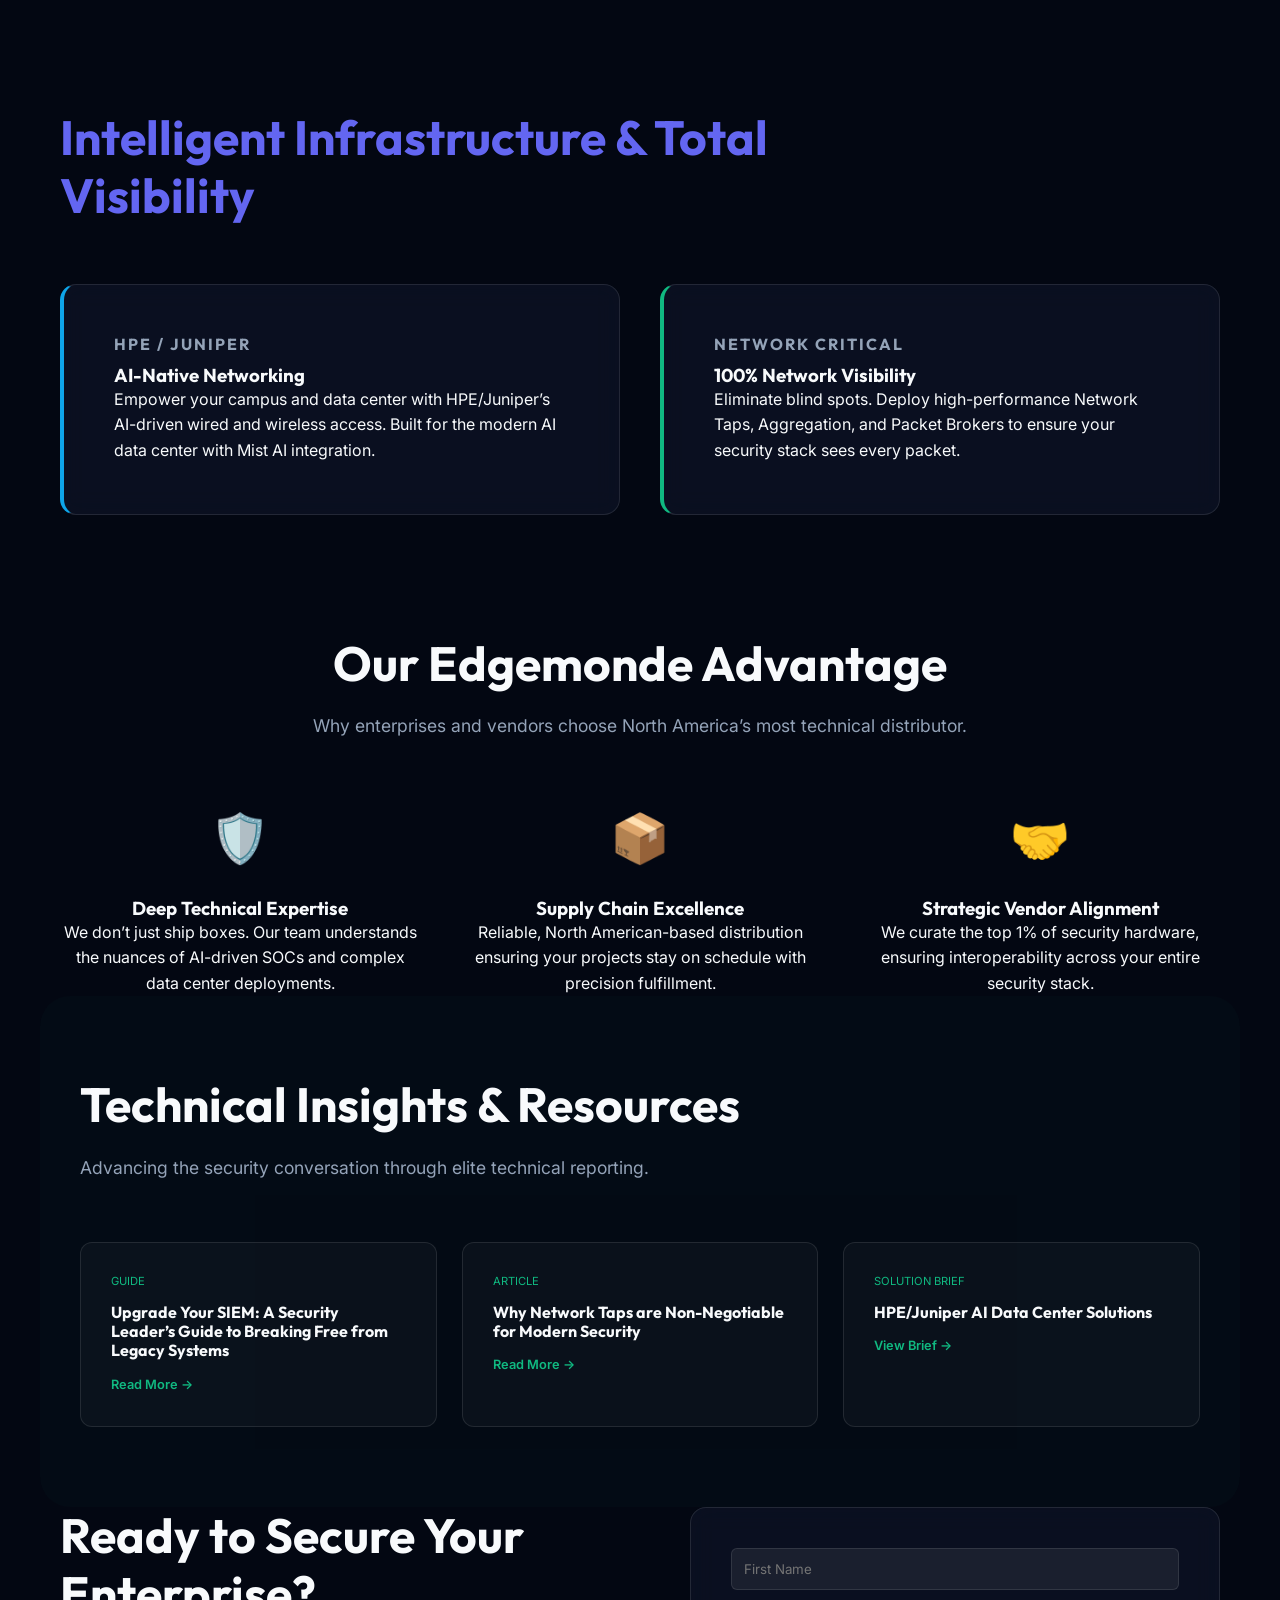
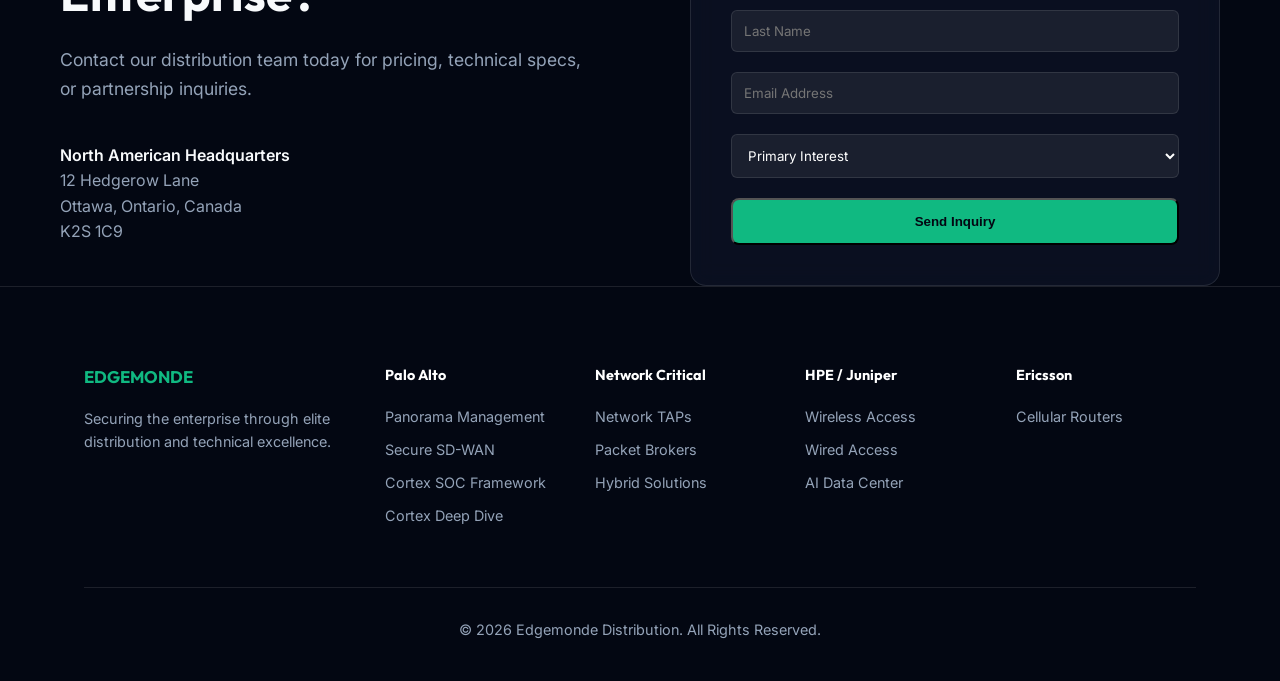
==== commit 4da2b158: "Update hero section and resource links on home page" ====
--- a/index.html
+++ b/index.html
@@ -110,7 +110,6 @@
                     leading vendors. We bridge the gap between elite technology and seamless distribution for Palo Alto
                     Networks, HPE/Juniper, and Network Critical.</p>
                 <div class="hero-btns animate" style="display: flex; gap: 20px;">
-                    <a href="#portfolio" class="btn btn-primary">Explore Product Portfolio</a>
                     <a href="#contact" class="btn btn-secondary">Request a Consultation</a>
                 </div>
             </div>
@@ -222,19 +221,23 @@
         </div>
         <div class="resource-grid">
             <div class="resource-card animate">
+                <span class="resource-tag">Guide</span>
+                <h4 style="margin-bottom: 10px;">Upgrade Your SIEM: A Security Leader’s Guide to Breaking Free from
+                    Legacy Systems</h4>
+                <a href="https://www.paloaltonetworks.com/resources/guides/upgrade-your-siem-guide"
+                    style="color: var(--color-primary); font-size: 0.8rem; font-weight: 600;">Read More →</a>
+            </div>
+            <div class="resource-card animate">
                 <span class="resource-tag">Article</span>
-                <h4 style="margin-bottom: 10px;">Transitioning to an AI-Driven SOC: A Guide to Cortex XSIAM</h4>
-                <a href="#" style="color: var(--color-primary); font-size: 0.8rem; font-weight: 600;">Read More →</a>
+                <h4 style="margin-bottom: 10px;">Why Network Taps are Non-Negotiable for Modern Security</h4>
+                <a href="https://www.networkcritical.com/blogs/network-performance-testing-case-for-taps?hs_amp=true"
+                    style="color: var(--color-primary); font-size: 0.8rem; font-weight: 600;">Read More →</a>
             </div>
             <div class="resource-card animate">
-                <span class="resource-tag">Whitepaper</span>
-                <h4 style="margin-bottom: 10px;">Why Network Taps are Non-Negotiable for Modern Security</h4>
-                <a href="#" style="color: var(--color-primary); font-size: 0.8rem; font-weight: 600;">Download PDF →</a>
-            </div>
-            <div class="resource-card animate">
-                <span class="resource-tag">Product Brief</span>
+                <span class="resource-tag">Solution Brief</span>
                 <h4 style="margin-bottom: 10px;">HPE/Juniper AI Data Center Solutions</h4>
-                <a href="#" style="color: var(--color-primary); font-size: 0.8rem; font-weight: 600;">View Brief →</a>
+                <a href="https://www.hpe.com/ca/en/juniper-ai-data-center.html"
+                    style="color: var(--color-primary); font-size: 0.8rem; font-weight: 600;">View Brief →</a>
             </div>
         </div>
     </section>
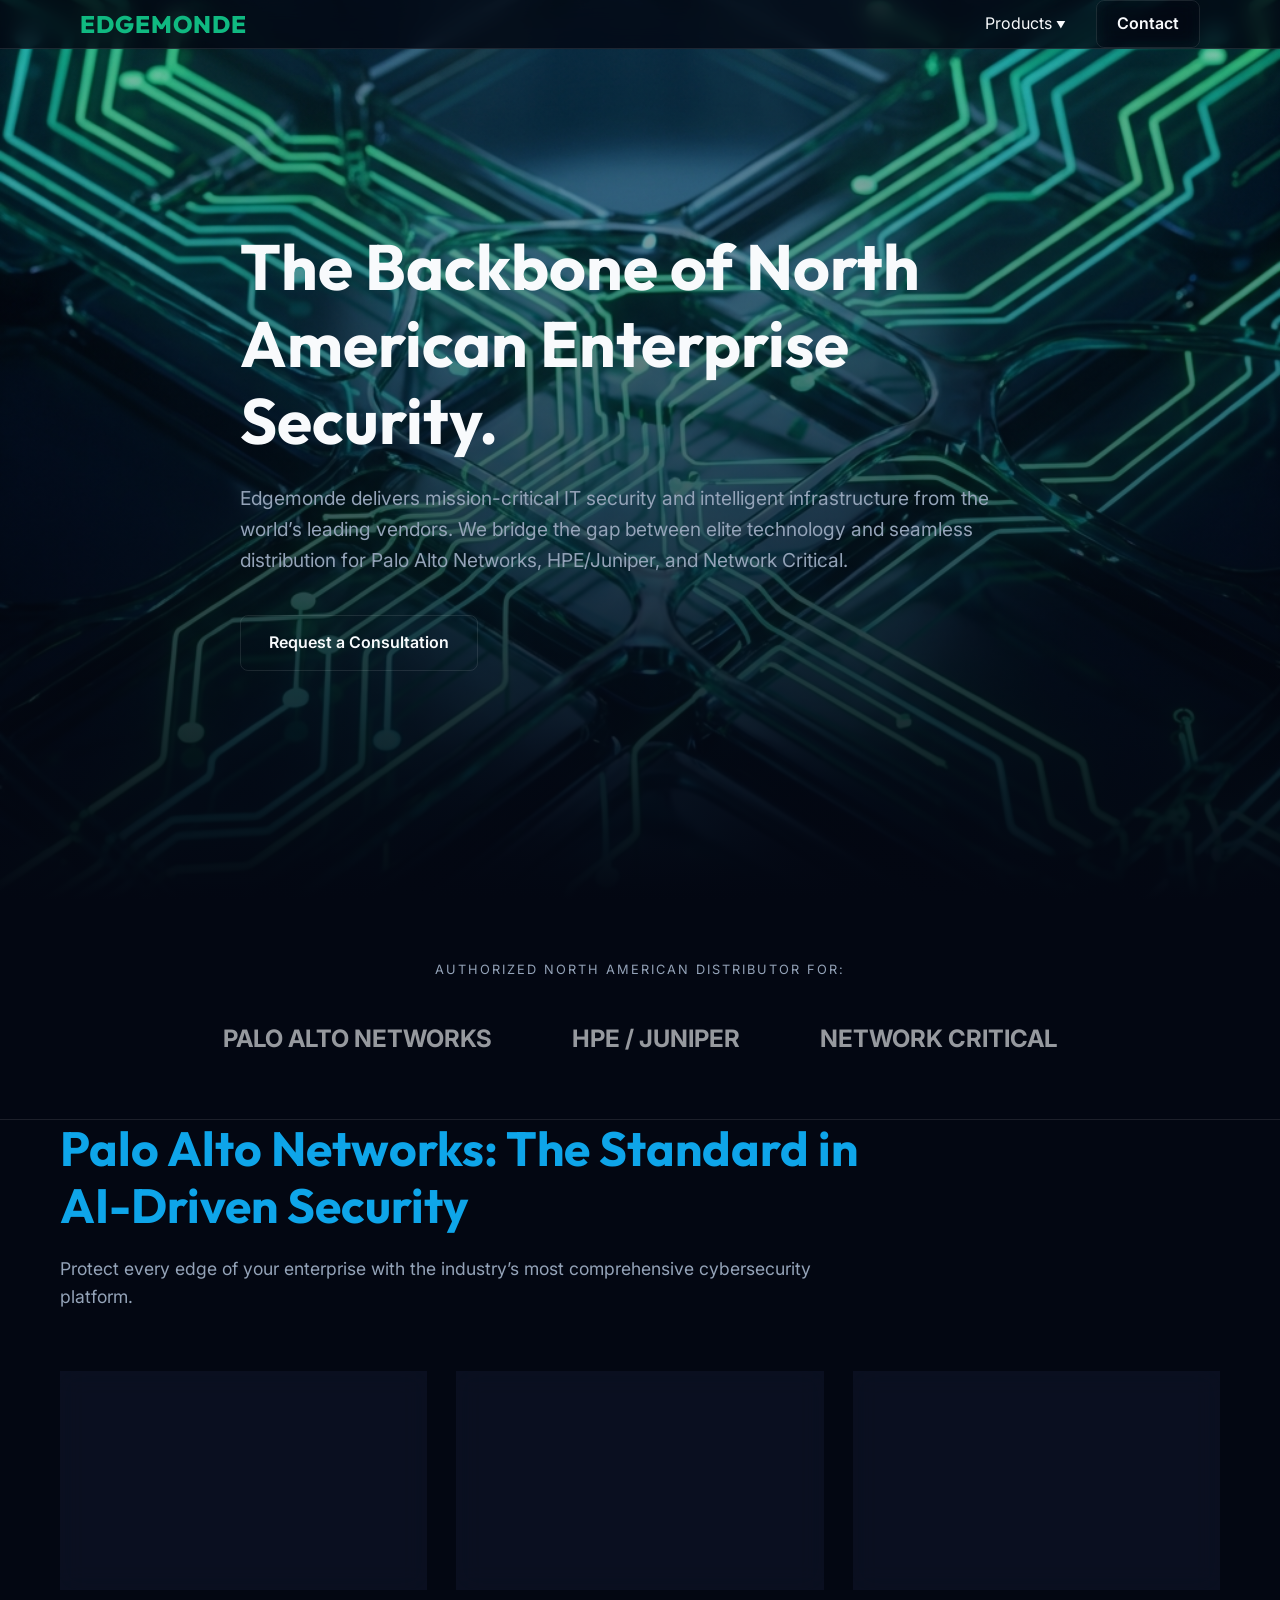
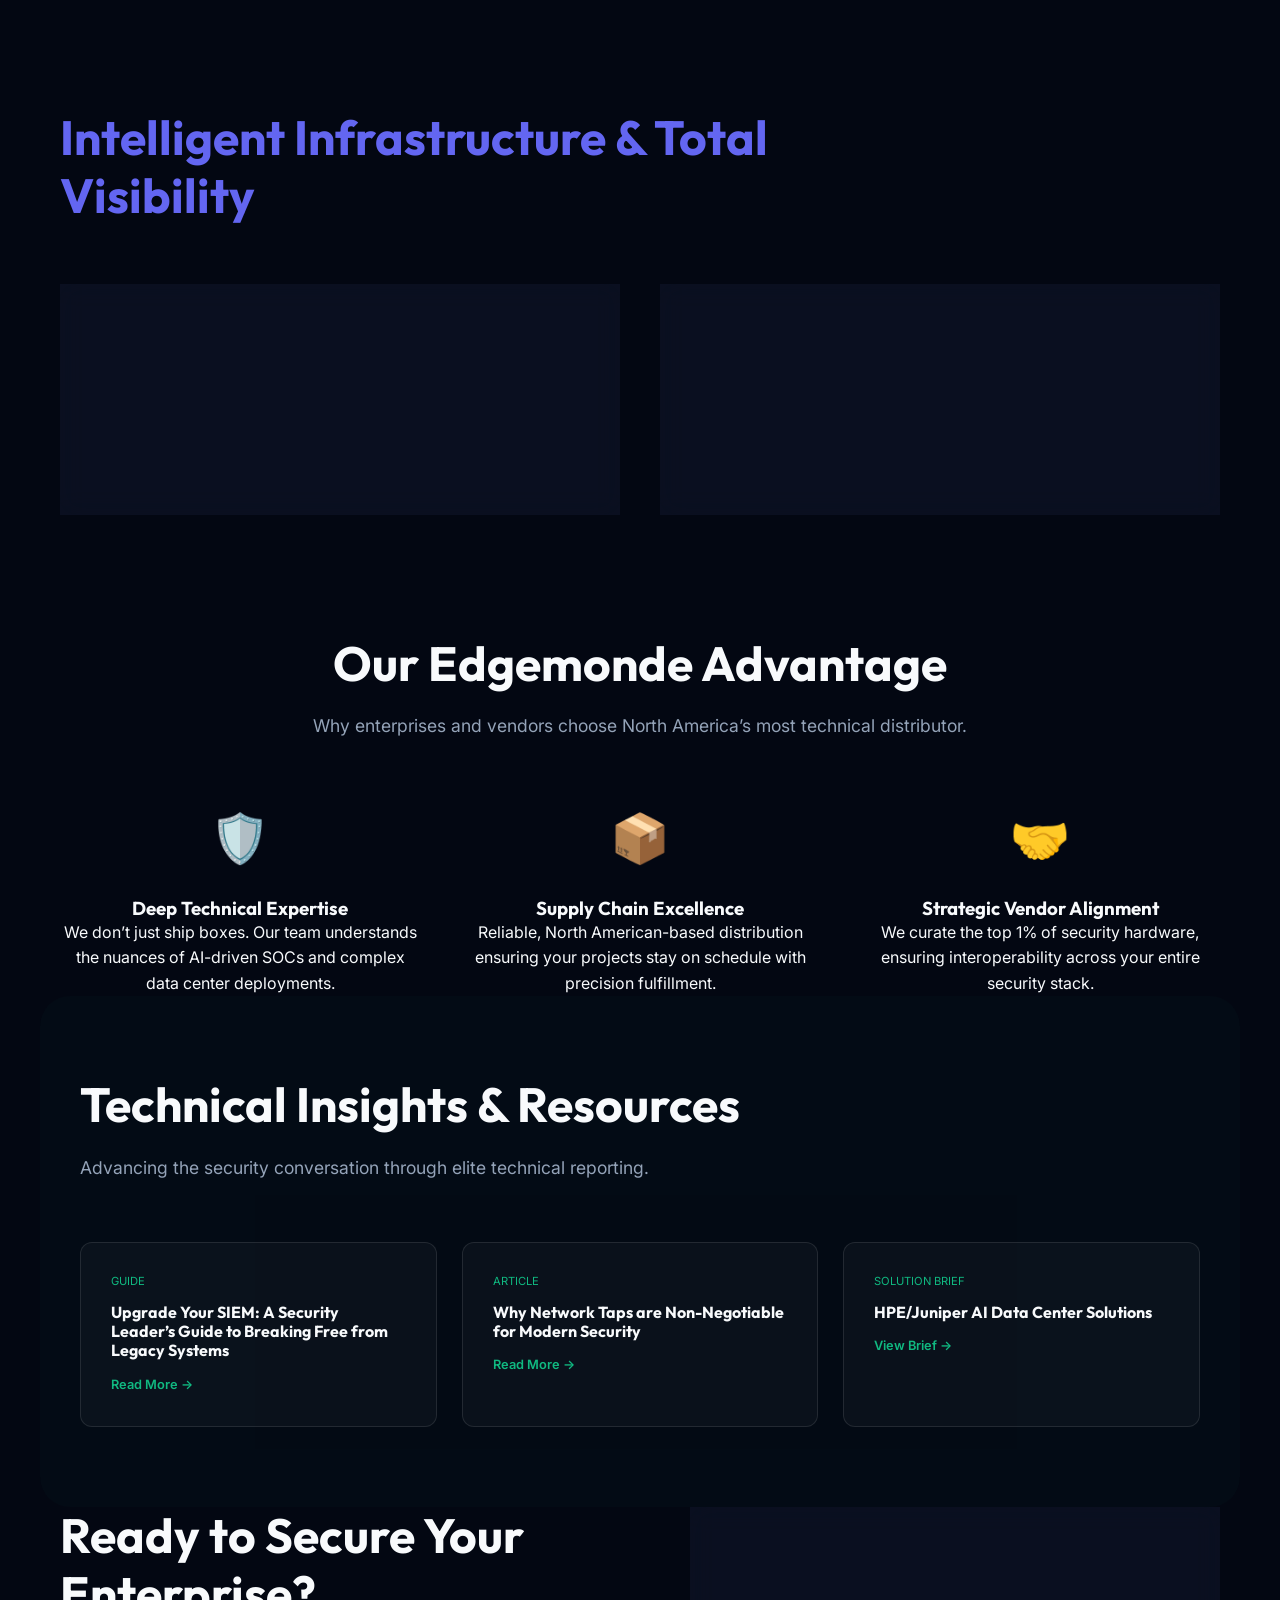
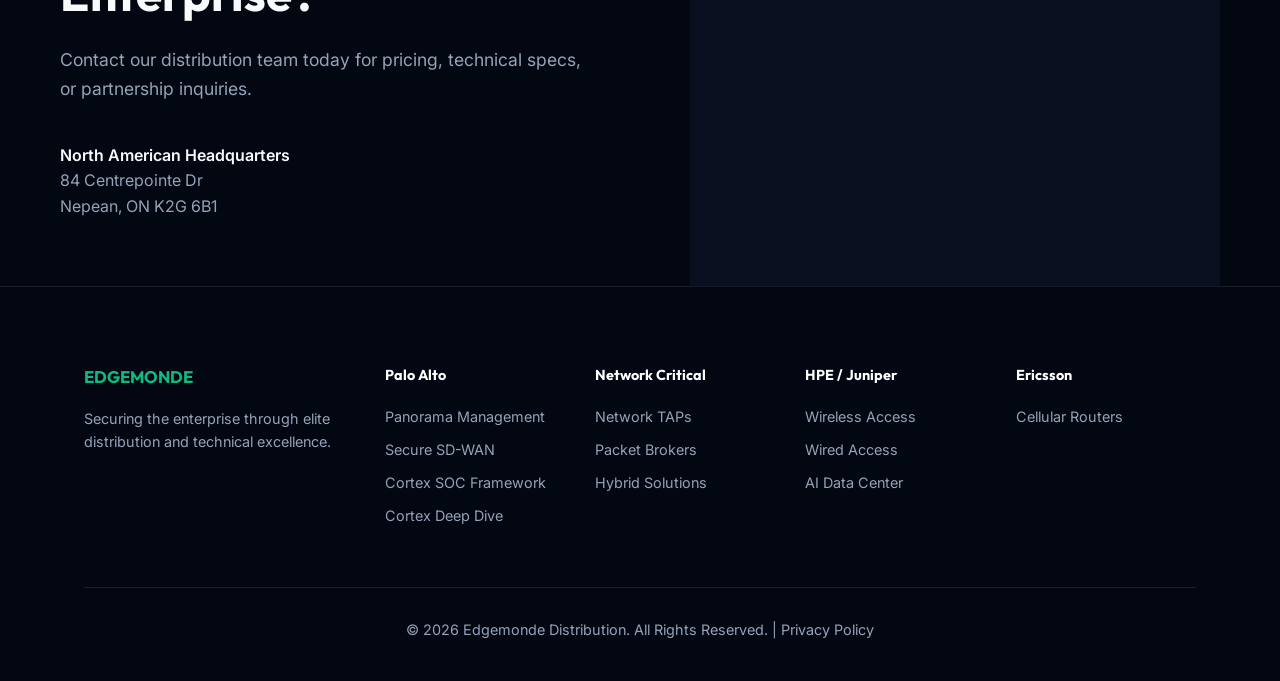
==== commit 24edaaf0: "Add Privacy Policy page and update headquarters address to 84 Centrepointe Dr" ====
--- a/index.html
+++ b/index.html
@@ -252,7 +252,7 @@
 
                 <div style="margin-top: 40px;">
                     <p style="color: var(--color-text-main); font-weight: 600;">North American Headquarters</p>
-                    <p style="color: var(--color-text-dim);">12 Hedgerow Lane<br>Ottawa, Ontario, Canada<br>K2S 1C9</p>
+                    <p style="color: var(--color-text-dim);">84 Centrepointe Dr<br>Nepean, ON K2G 6B1</p>
                 </div>
             </div>
 
@@ -324,8 +324,7 @@
                     </ul>
                 </div>
             </div>
-            <p style="border-top: 1px solid var(--color-border); padding-top: 30px; text-align: center;">&copy; 2026
-                Edgemonde Distribution. All Rights Reserved.</p>
+            <p style="border-top: 1px solid var(--color-border); padding-top: 30px; text-align: center;">&copy; 2026 Edgemonde Distribution. All Rights Reserved. | <a href="privacy-policy.html" style="color: var(--color-text-dim); text-decoration: none;">Privacy Policy</a></p>
         </div>
     </footer>
 
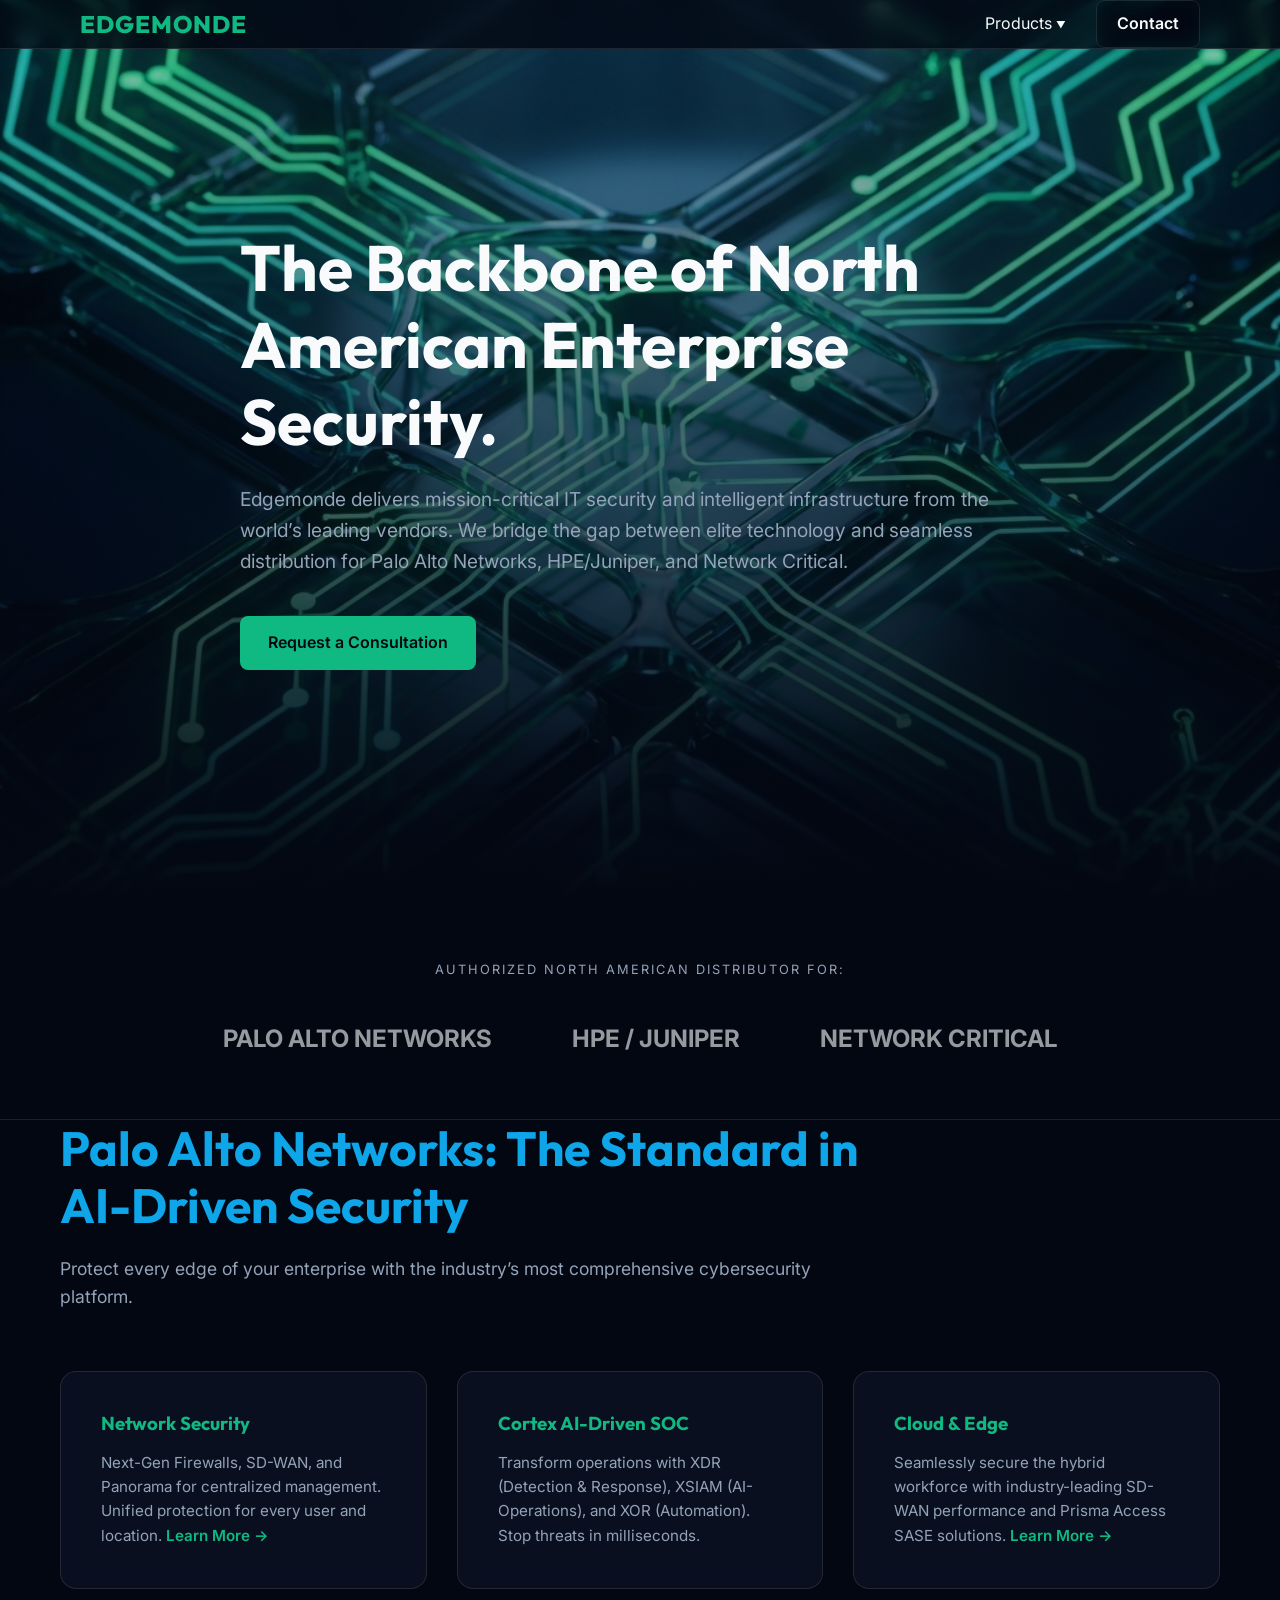
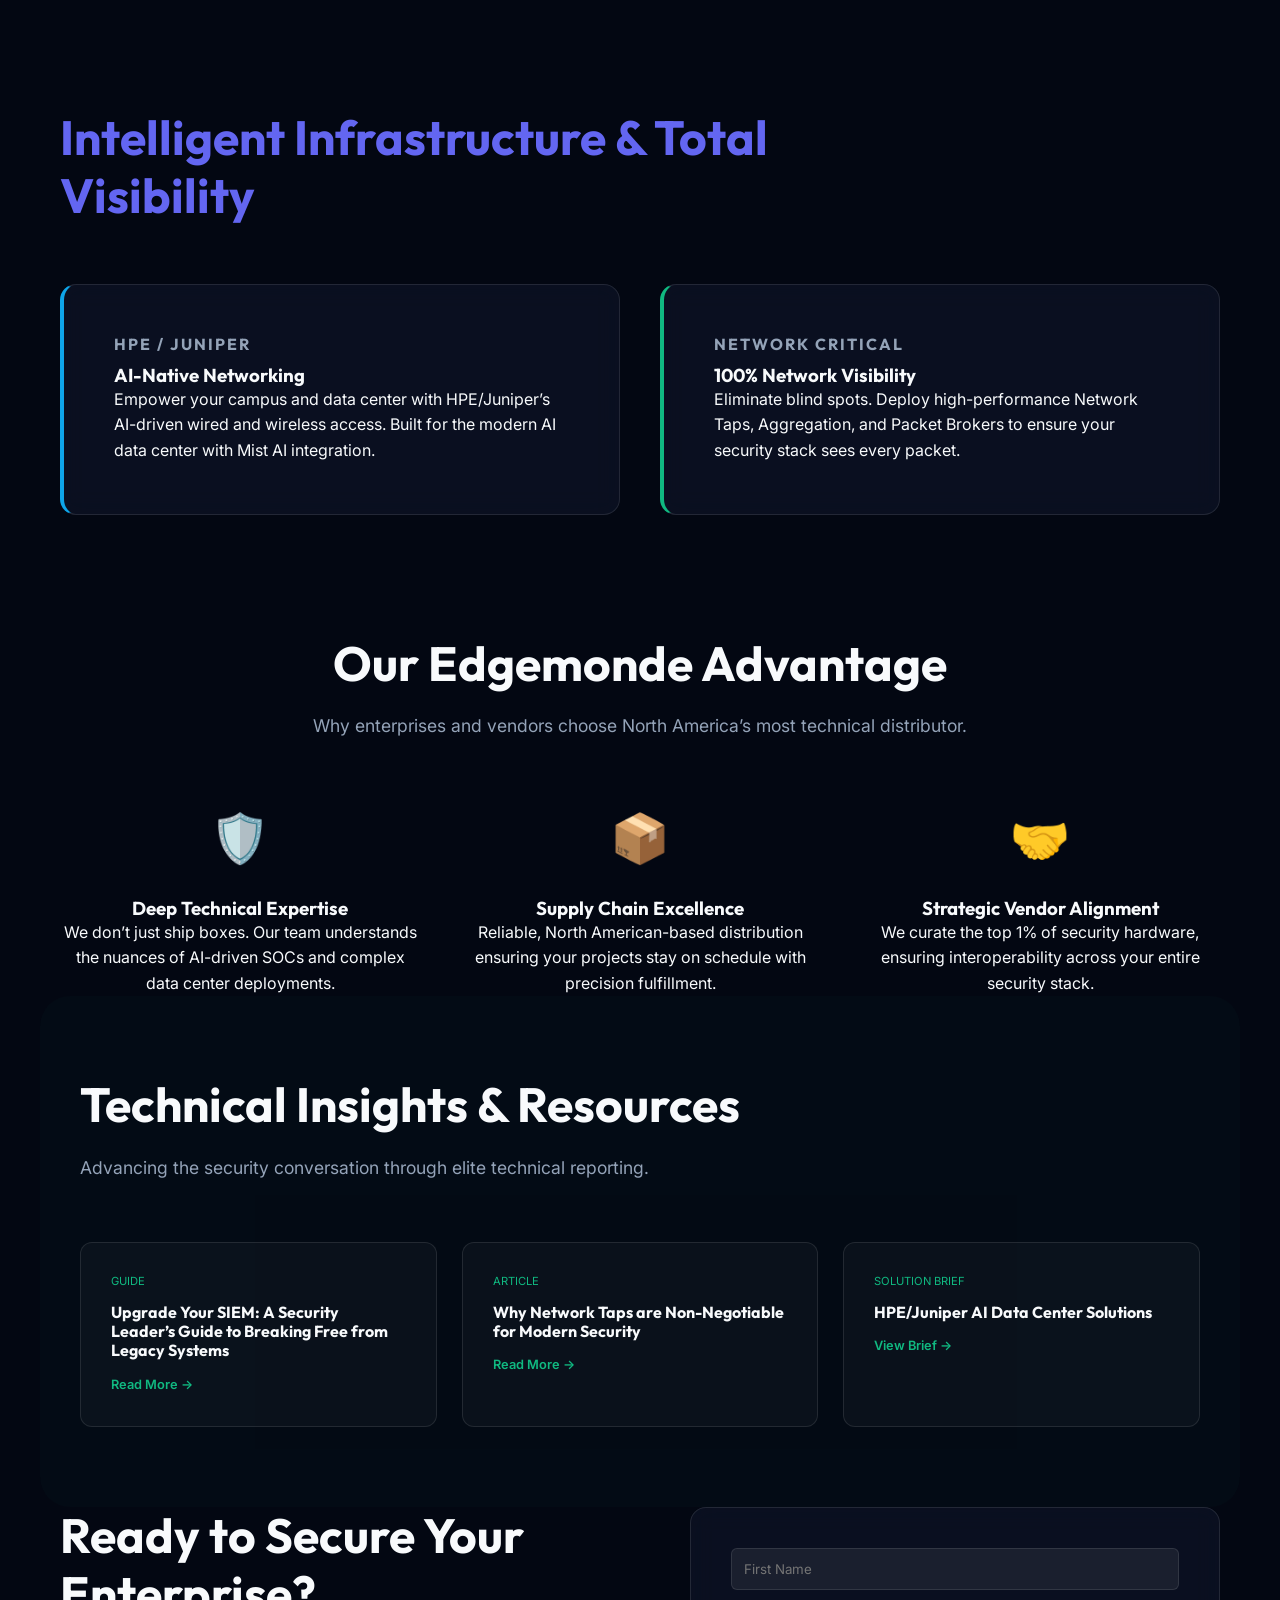
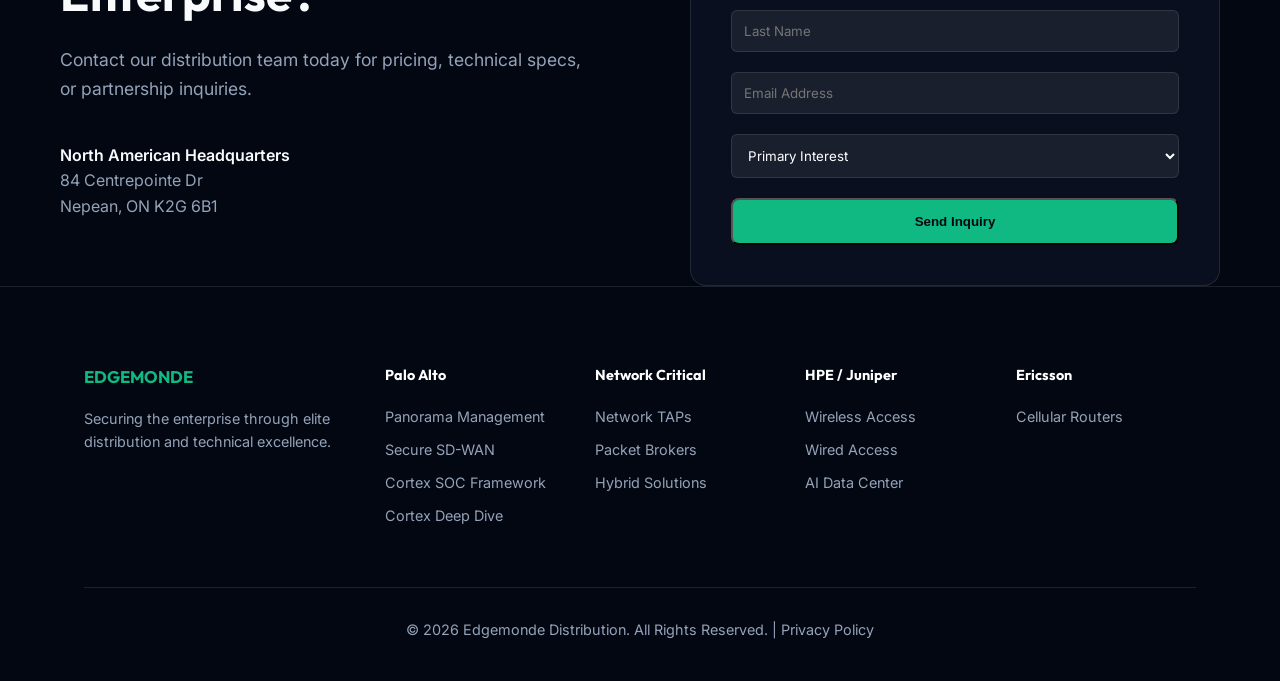
==== commit 5ff4b8d8: "Standardize hero CTA: updated home page button to primary green" ====
--- a/index.html
+++ b/index.html
@@ -110,7 +110,7 @@
                     leading vendors. We bridge the gap between elite technology and seamless distribution for Palo Alto
                     Networks, HPE/Juniper, and Network Critical.</p>
                 <div class="hero-btns animate" style="display: flex; gap: 20px;">
-                    <a href="#contact" class="btn btn-secondary">Request a Consultation</a>
+                    <a href="#contact" class="btn btn-primary">Request a Consultation</a>
                 </div>
             </div>
         </div>
@@ -324,7 +324,9 @@
                     </ul>
                 </div>
             </div>
-            <p style="border-top: 1px solid var(--color-border); padding-top: 30px; text-align: center;">&copy; 2026 Edgemonde Distribution. All Rights Reserved. | <a href="privacy-policy.html" style="color: var(--color-text-dim); text-decoration: none;">Privacy Policy</a></p>
+            <p style="border-top: 1px solid var(--color-border); padding-top: 30px; text-align: center;">&copy; 2026
+                Edgemonde Distribution. All Rights Reserved. | <a href="privacy-policy.html"
+                    style="color: var(--color-text-dim); text-decoration: none;">Privacy Policy</a></p>
         </div>
     </footer>
 
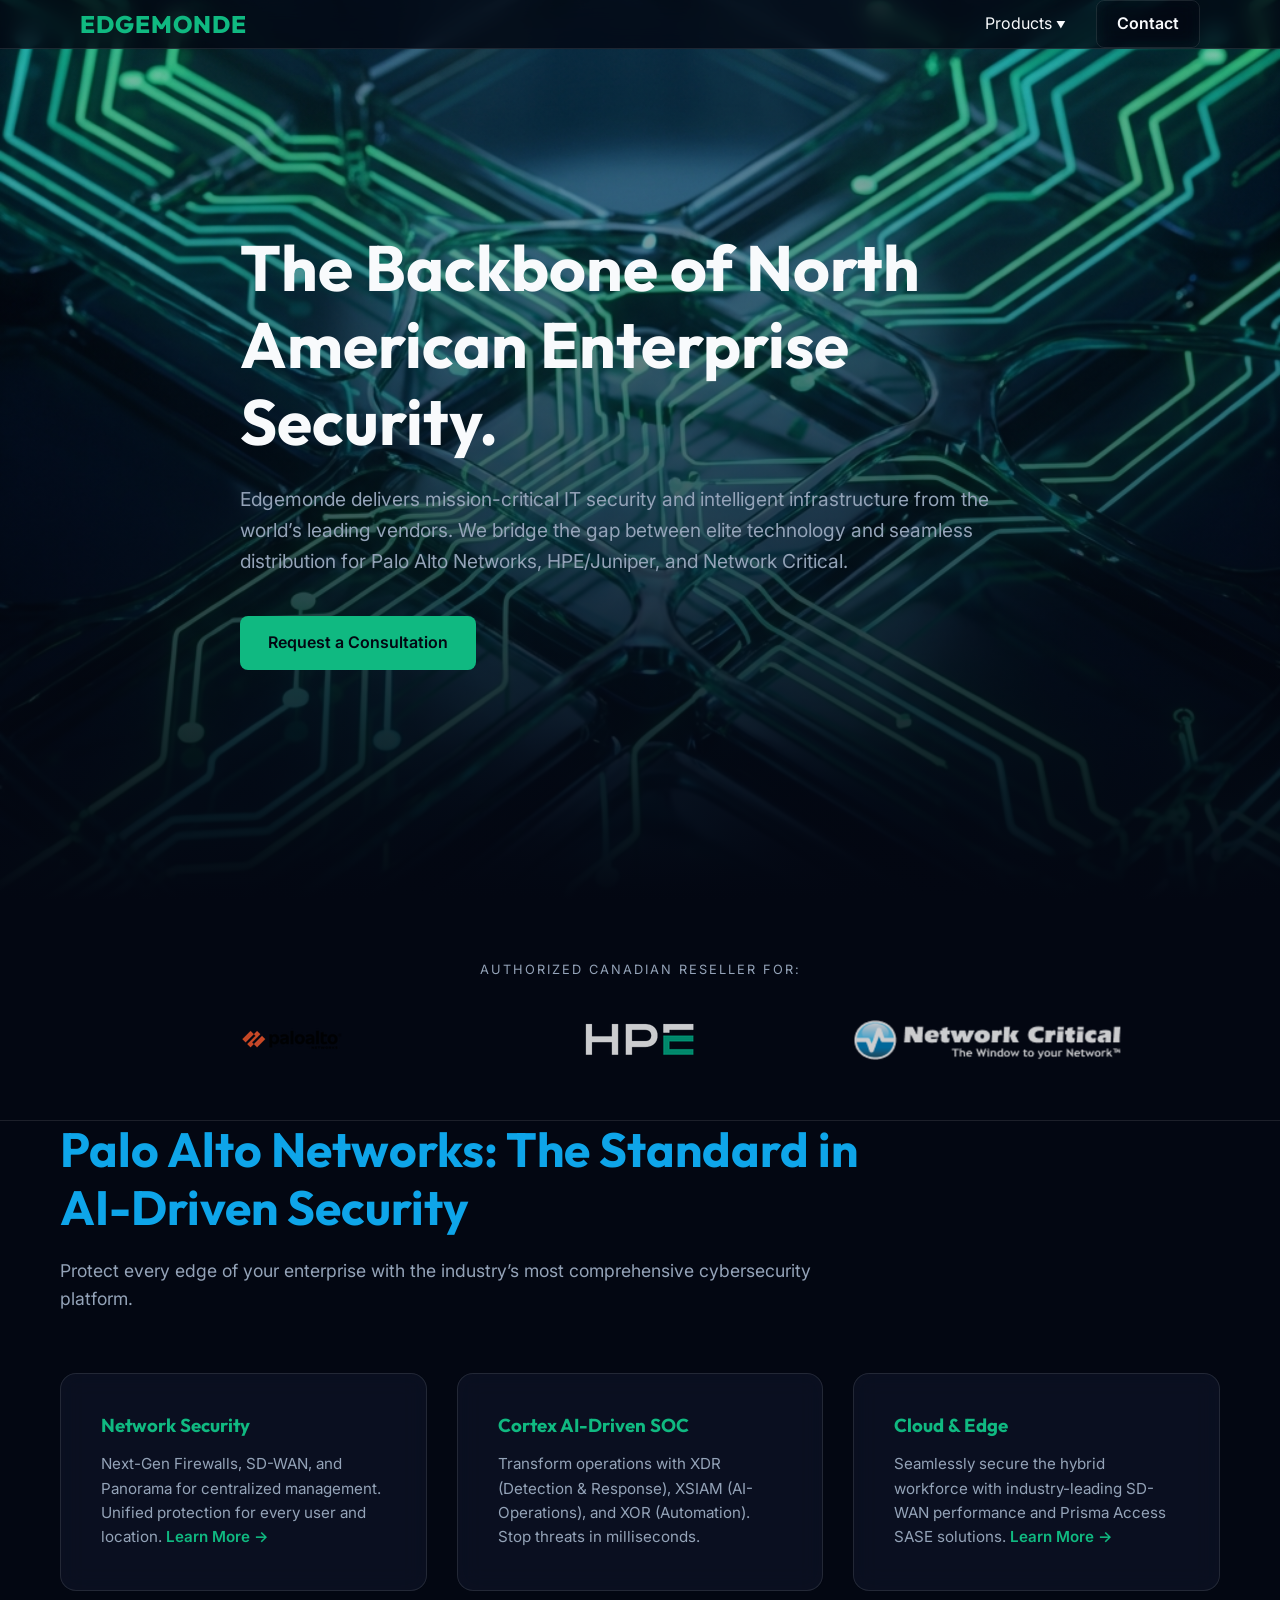
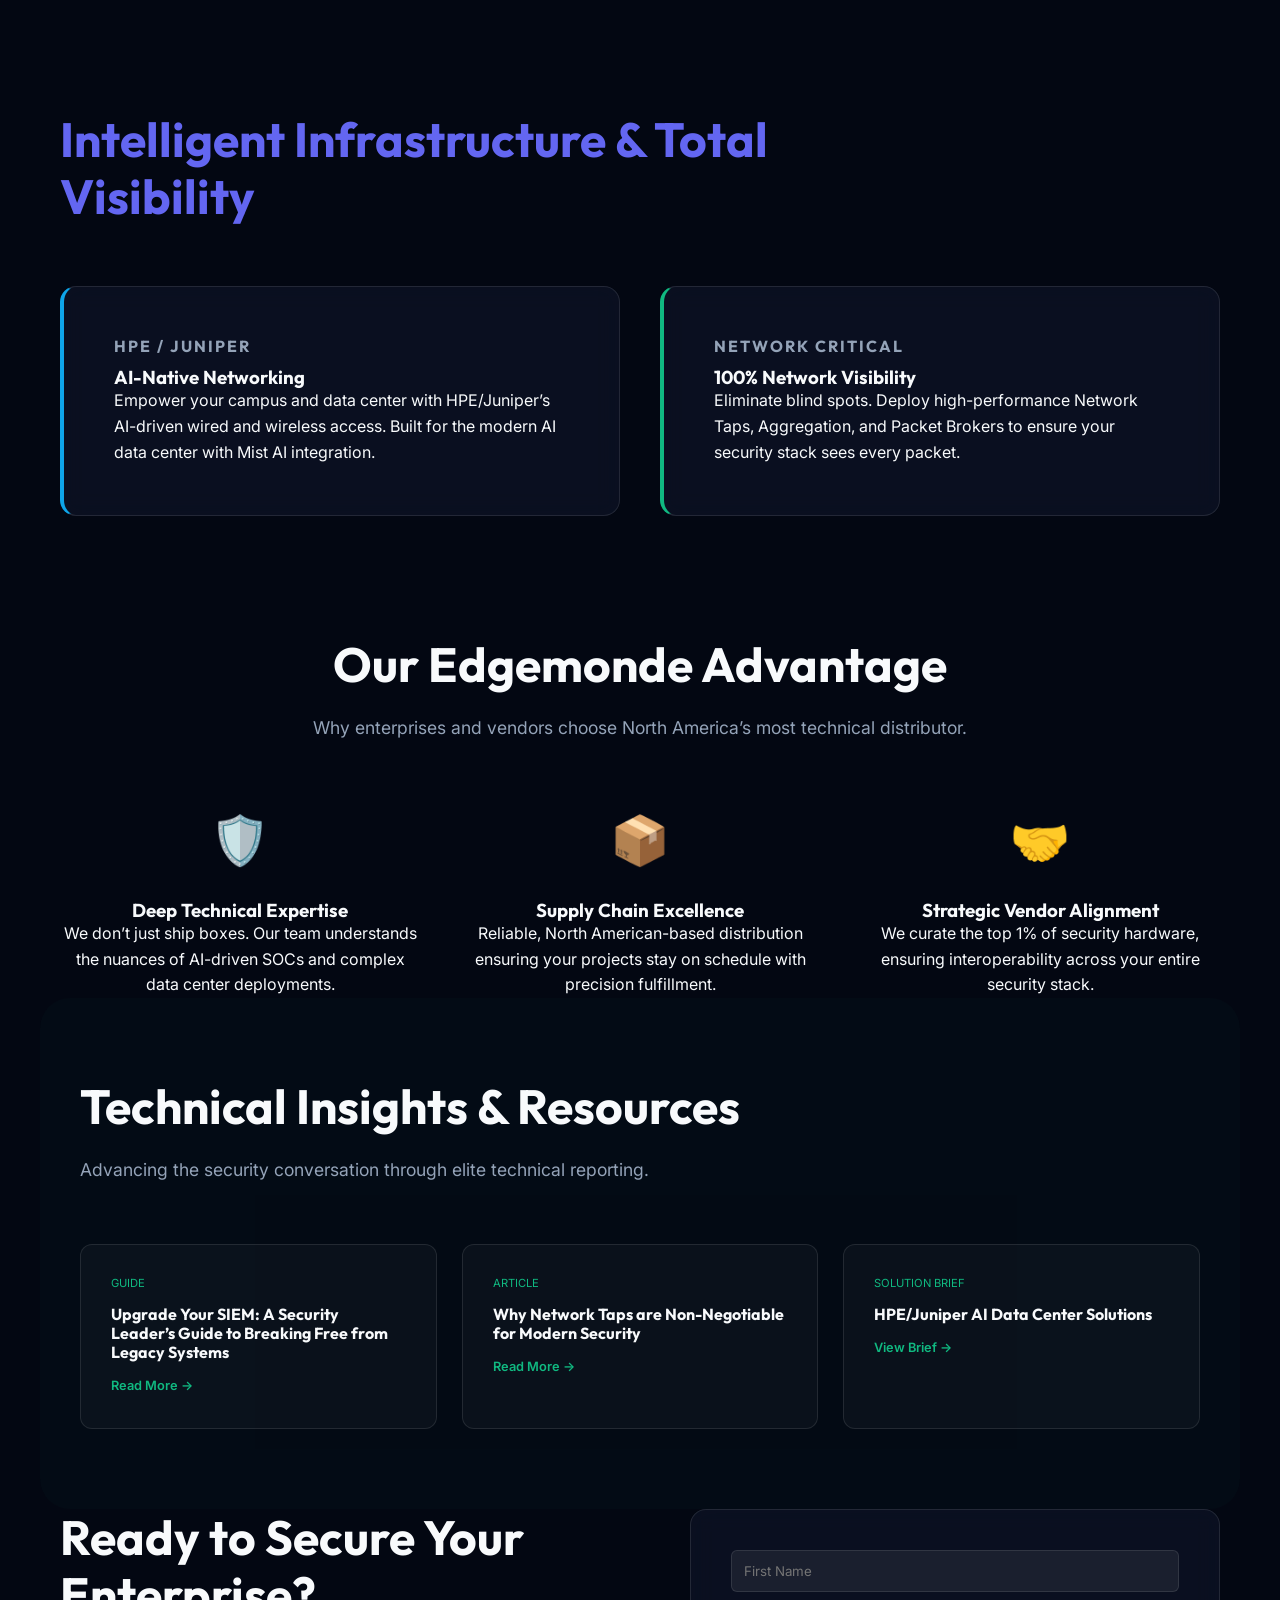
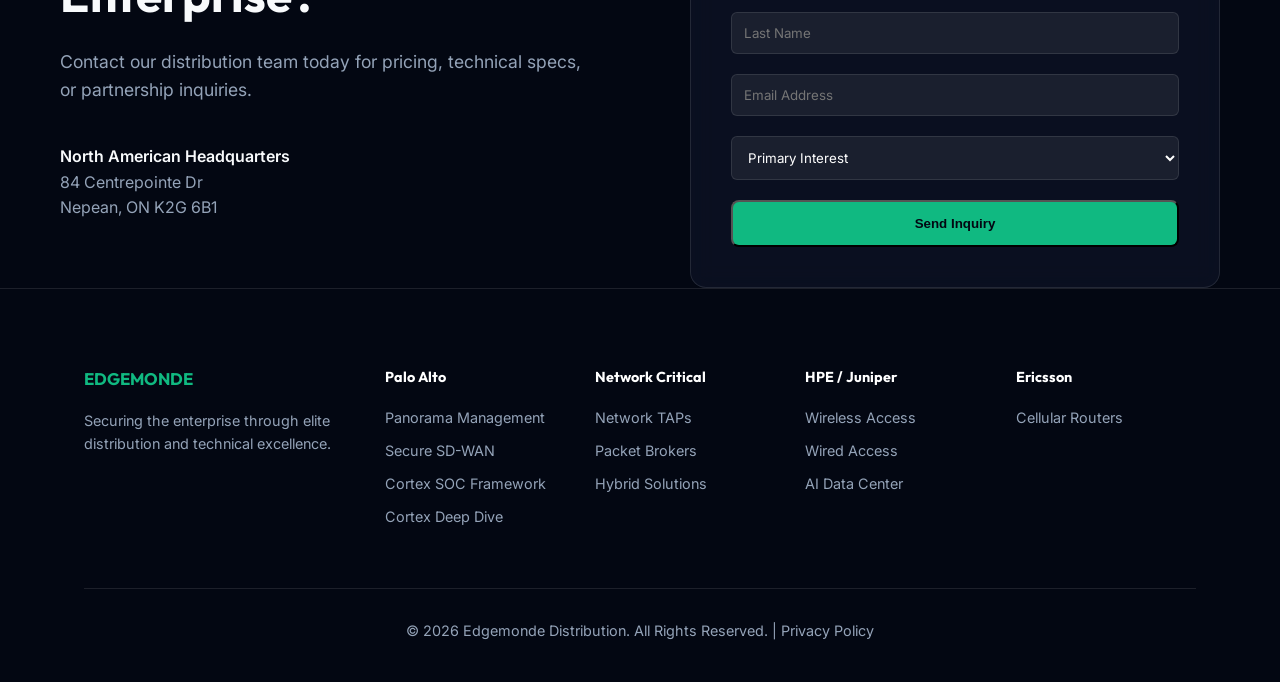
==== commit 09475734: "Update home page partners: changed to Canadian Reseller and added logos" ====
--- a/index.html
+++ b/index.html
@@ -121,12 +121,12 @@
         <div class="container">
             <p
                 style="text-align: center; color: var(--color-text-dim); margin-bottom: 40px; text-transform: uppercase; letter-spacing: 2px; font-size: 0.8rem;">
-                Authorized North American Distributor for:</p>
+                Authorized Canadian Reseller for:</p>
             <div class="marquee"
-                style="display: flex; justify-content: center; align-items: center; gap: 80px; flex-wrap: wrap; opacity: 0.6;">
-                <span style="font-size: 1.5rem; font-weight: 700;">PALO ALTO NETWORKS</span>
-                <span style="font-size: 1.5rem; font-weight: 700;">HPE / JUNIPER</span>
-                <span style="font-size: 1.5rem; font-weight: 700;">NETWORK CRITICAL</span>
+                style="display: flex; justify-content: center; align-items: center; gap: 80px; flex-wrap: wrap; opacity: 0.8;">
+                <img src="paloalto.png" alt="Palo Alto Networks" style="height: 40px; width: auto;">
+                <img src="hpe.png" alt="HPE / Juniper" style="height: 40px; width: auto;">
+                <img src="networkcritical.png" alt="Network Critical" style="height: 40px; width: auto;">
             </div>
         </div>
     </section>
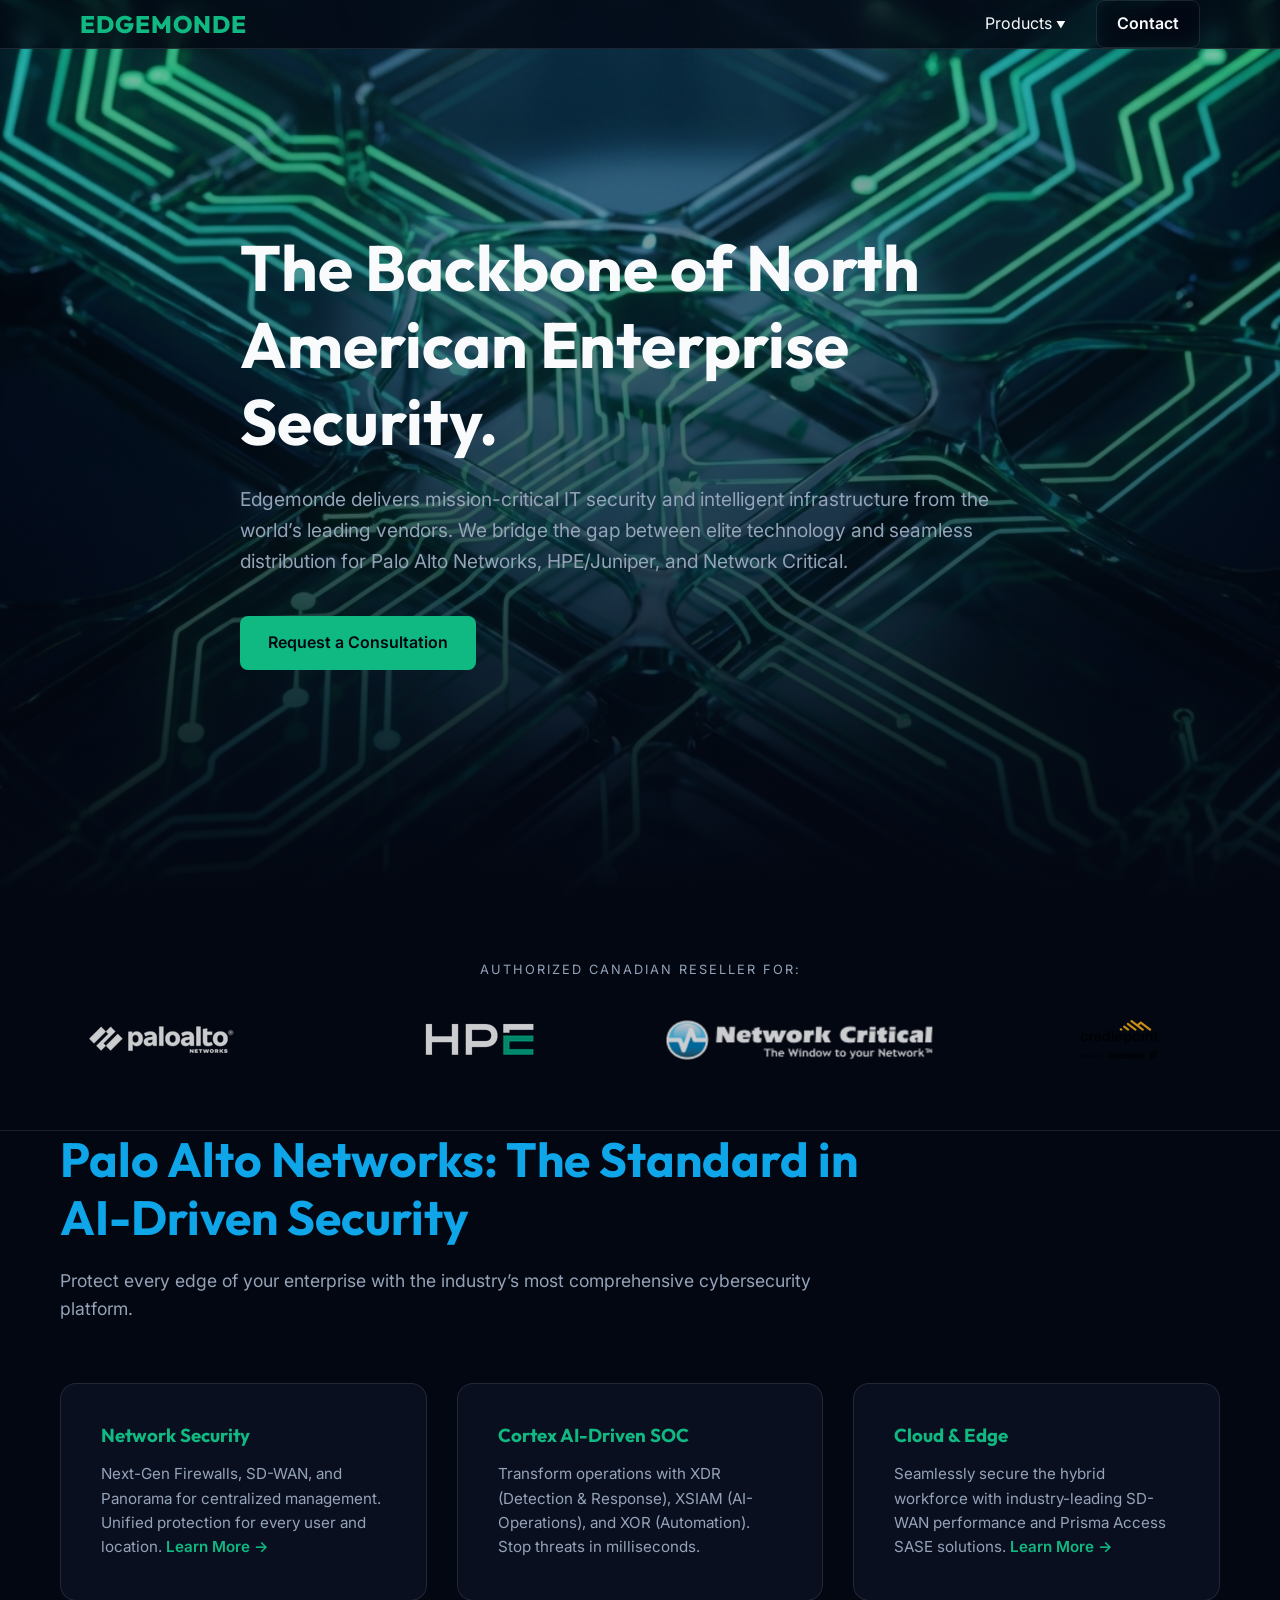
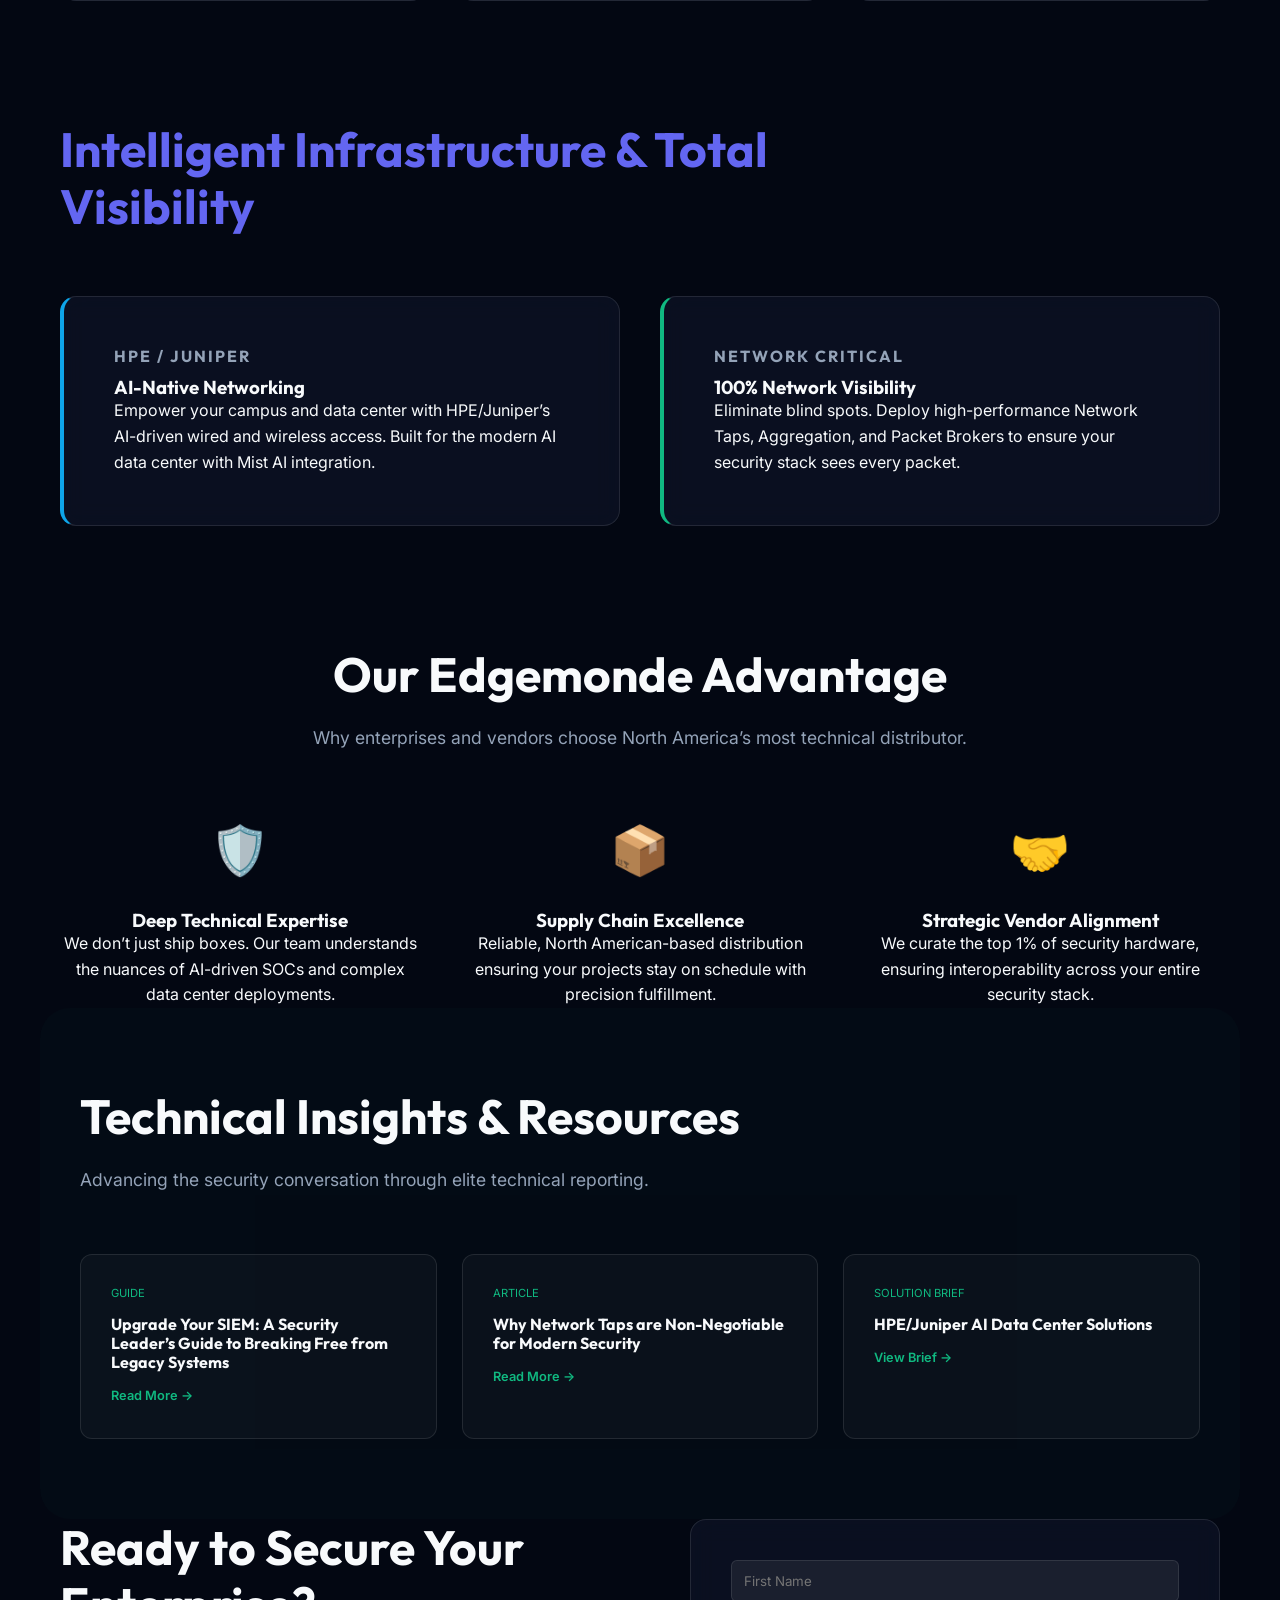
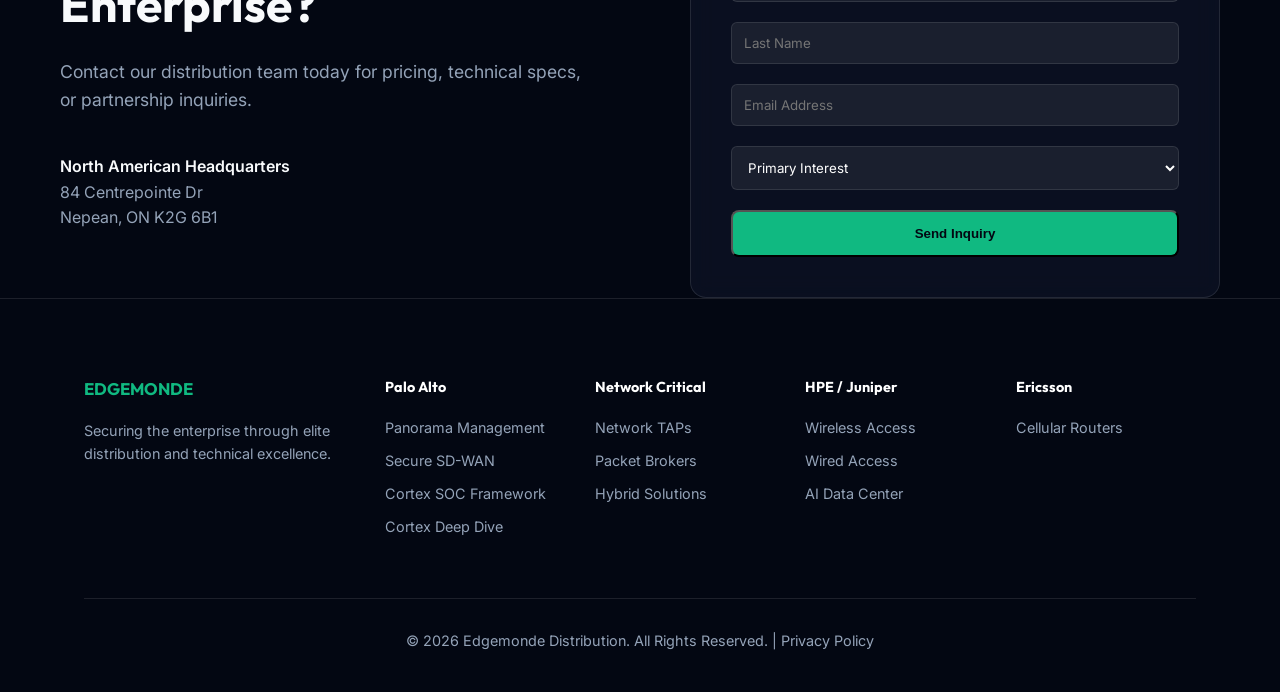
==== commit 4edc3ec8: "Add Cradlepoint logo to partners section and update layout to single line" ====
--- a/index.html
+++ b/index.html
@@ -123,10 +123,11 @@
                 style="text-align: center; color: var(--color-text-dim); margin-bottom: 40px; text-transform: uppercase; letter-spacing: 2px; font-size: 0.8rem;">
                 Authorized Canadian Reseller for:</p>
             <div class="marquee"
-                style="display: flex; justify-content: center; align-items: center; gap: 80px; flex-wrap: wrap; opacity: 0.8;">
-                <img src="paloalto.png" alt="Palo Alto Networks" style="height: 40px; width: auto;">
-                <img src="hpe.png" alt="HPE / Juniper" style="height: 40px; width: auto;">
-                <img src="networkcritical.png" alt="Network Critical" style="height: 40px; width: auto;">
+                style="display: flex; justify-content: center; align-items: center; gap: clamp(20px, 4vw, 60px); flex-wrap: nowrap; opacity: 0.8; overflow-x: auto; padding-bottom: 10px;">
+                <img src="paloalto.png" alt="Palo Alto Networks" style="height: clamp(24px, 3.5vw, 40px); width: auto; flex-shrink: 0;">
+                <img src="hpe.png" alt="HPE / Juniper" style="height: clamp(24px, 3.5vw, 40px); width: auto; flex-shrink: 0;">
+                <img src="networkcritical.png" alt="Network Critical" style="height: clamp(24px, 3.5vw, 40px); width: auto; flex-shrink: 0;">
+                <img src="cradlepoint.png" alt="Ericsson Cradlepoint" style="height: clamp(24px, 3.5vw, 40px); width: auto; flex-shrink: 0;">
             </div>
         </div>
     </section>
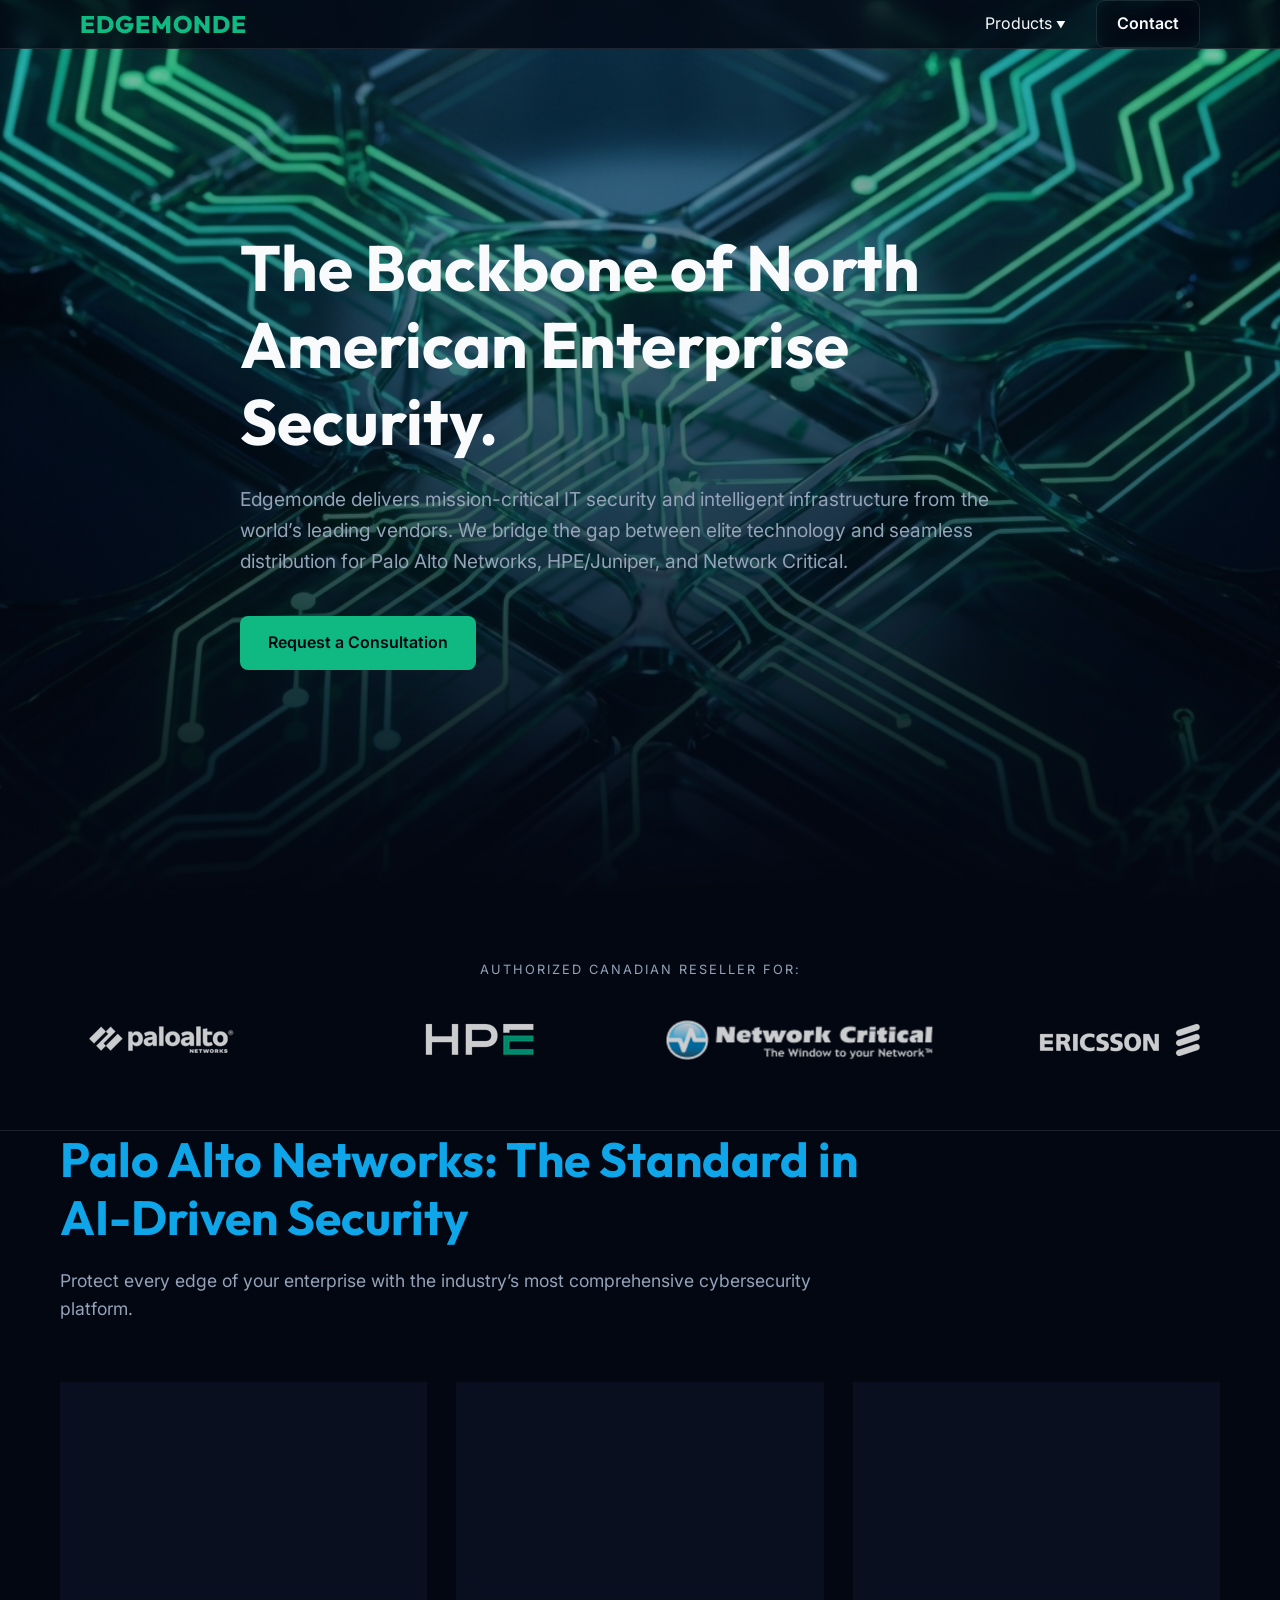
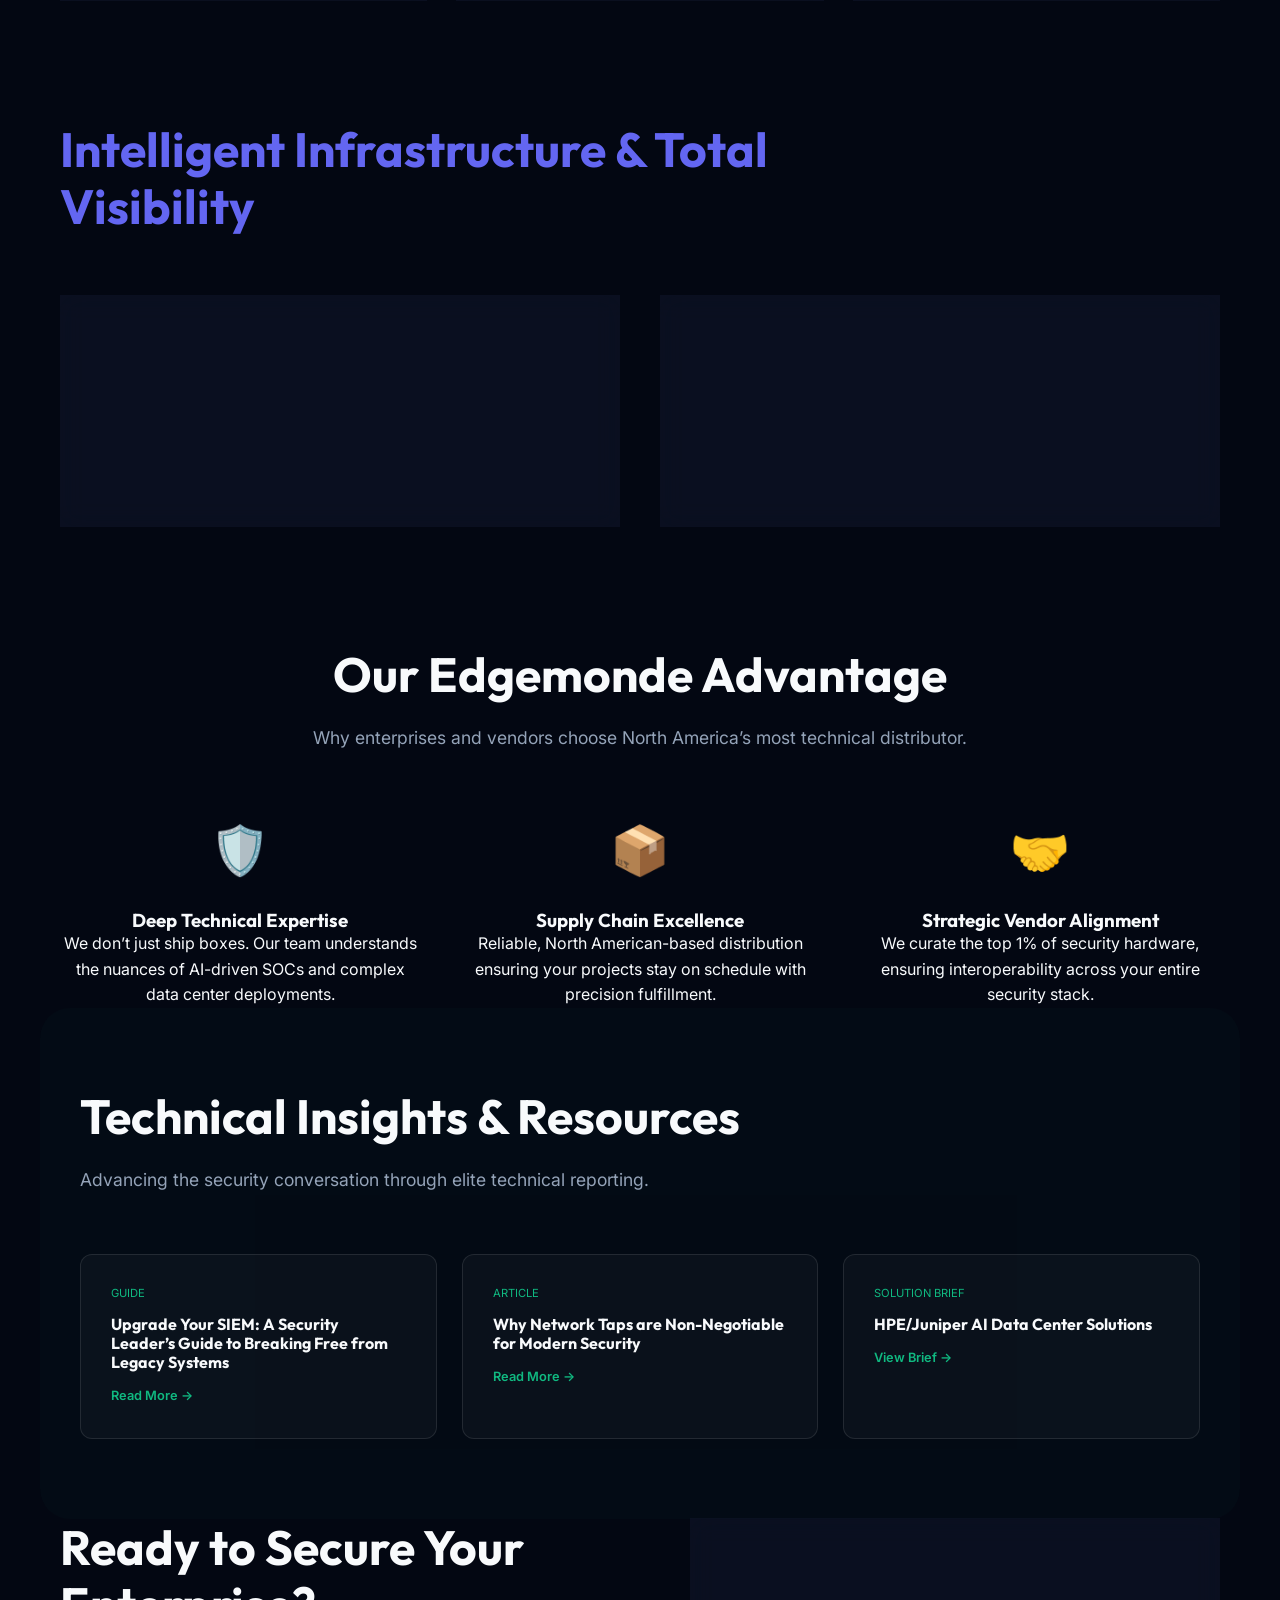
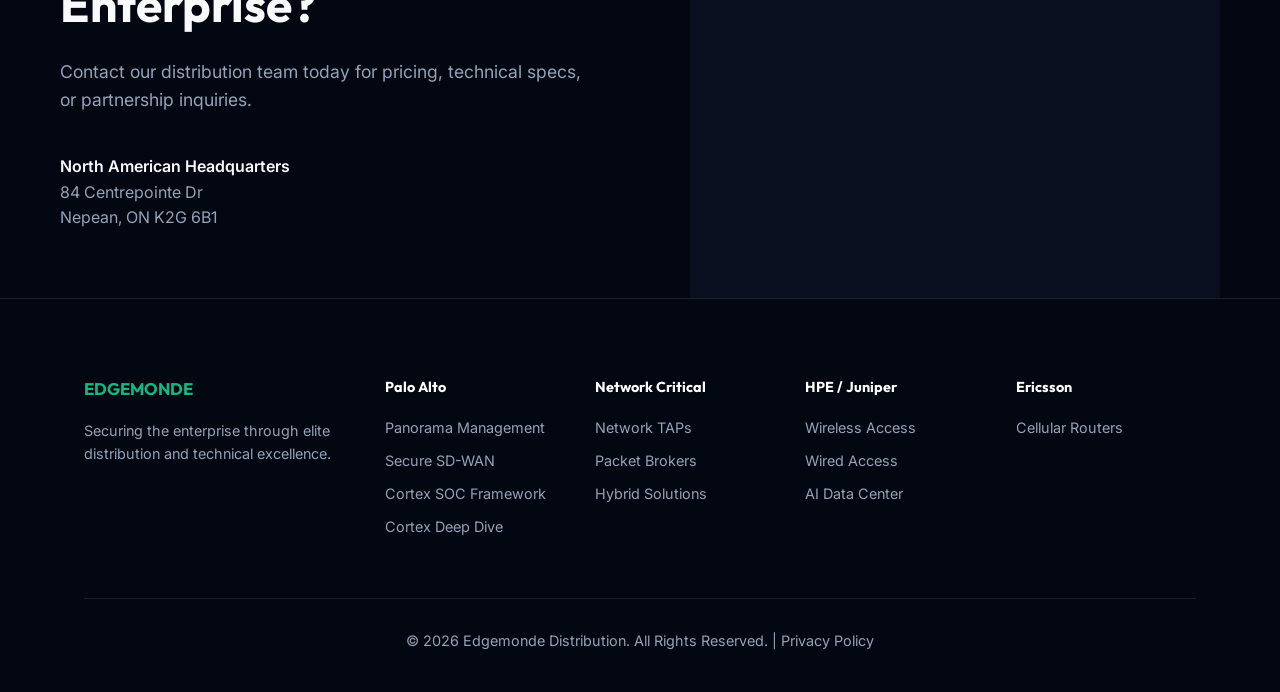
==== commit 17e401ca: "Update HTML to reference new Ericsson logo" ====
--- a/index.html
+++ b/index.html
@@ -127,7 +127,7 @@
                 <img src="paloalto.png" alt="Palo Alto Networks" style="height: clamp(24px, 3.5vw, 40px); width: auto; flex-shrink: 0;">
                 <img src="hpe.png" alt="HPE / Juniper" style="height: clamp(24px, 3.5vw, 40px); width: auto; flex-shrink: 0;">
                 <img src="networkcritical.png" alt="Network Critical" style="height: clamp(24px, 3.5vw, 40px); width: auto; flex-shrink: 0;">
-                <img src="cradlepoint.png" alt="Ericsson Cradlepoint" style="height: clamp(24px, 3.5vw, 40px); width: auto; flex-shrink: 0;">
+                <img src="ericsson.png" alt="Ericsson" style="height: clamp(24px, 3.5vw, 40px); width: auto; flex-shrink: 0;">
             </div>
         </div>
     </section>
